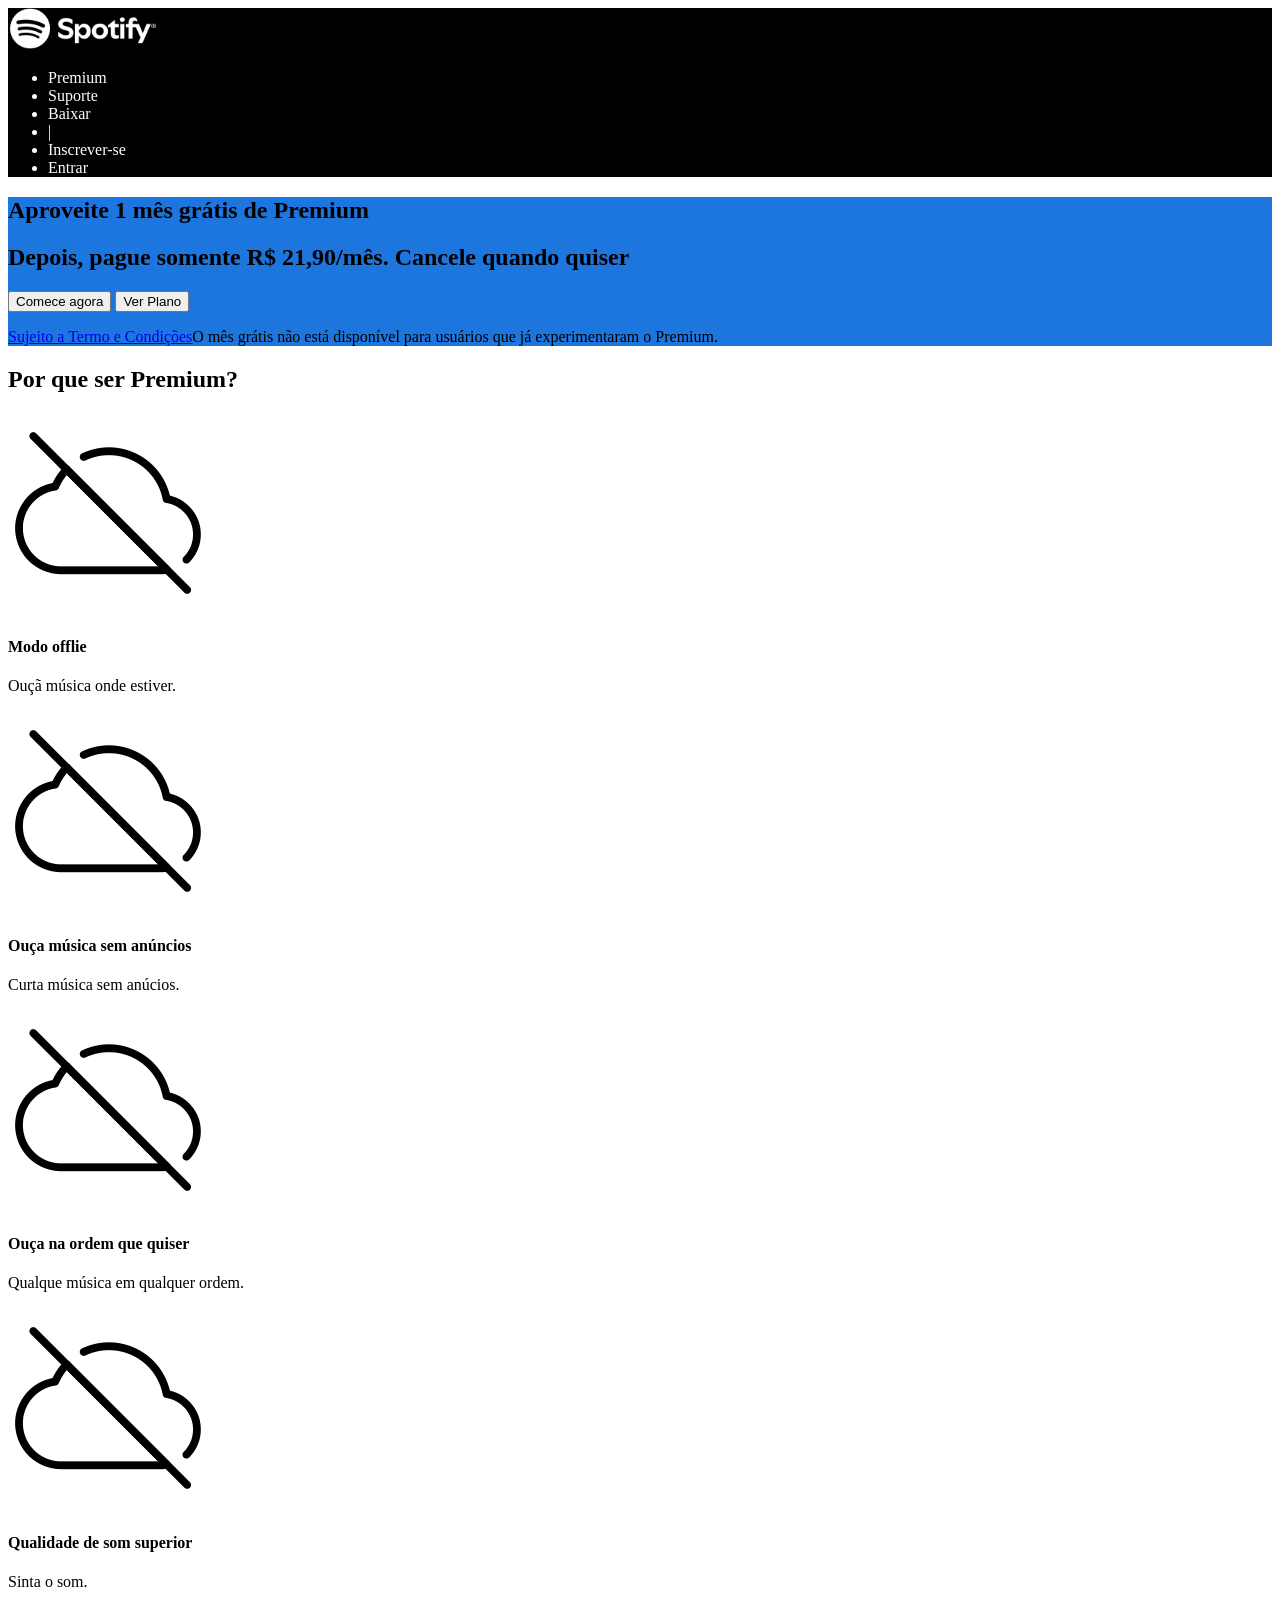
==== 01-spotify-page/index.html @ 108737cf "Cria section Por que ser Premium" ====
<!DOCTYPE html>
<html lang="pt-br">

<head>
    <meta charset="UTF-8">
    <meta name="viewport" content="width=device-width, initial-scale=1.0">
    <title>Spotify Premium</title>
</head>

<body>
    <div style="background-color: #000;">
        <img width="150px" src="img/logo-spotify.png" alt="Logo Spotify">
        <ul style="color: #fff;">
            <li>Premium</li>
            <li>Suporte</li>
            <li>Baixar</li>
            <li>|</li>
            <li>Inscrever-se</li>
            <li>Entrar</li>
        </ul>
    </div>

    <section style="background-color: rgb(29, 117, 222);">
        <h1>Aproveite 1 mês grátis de Premium</h1>
        <h2>Depois, pague somente R$ 21,90/mês. Cancele quando quiser</h2>
        <button>Comece agora</button>
        <button>Ver Plano</button>
        <p><a href="#">Sujeito a Termo e Condições</a>O mês grátis não está disponível para usuários que já experimentaram o Premium.</p>
    </section>

    <section>
        <h2>Por que ser Premium?</h2>
        <div>
            <img src="img/offline.png" alt="Modo offline">
            <h4>Modo offlie</h4>
            <p>Ouçã música onde estiver.</p>
        </div>

        <div>
            <img src="img/offline.png" alt="Música sem anúcios">
            <h4>Ouça música sem anúncios</h4>
            <p>Curta música sem anúcios.</p>
        </div>

        <div>
            <img src="img/offline.png" alt="Qualque música em qualquer ordem">
            <h4>Ouça na ordem que quiser</h4>
            <p>Qualque música em qualquer ordem.</p>
        </div>

        <div>
            <img src="img/offline.png" alt="Qualidade de som">
            <h4>Qualidade de som superior</h4>
            <p>Sinta o som.</p>
        </div>
    </section>
</body>
</html>
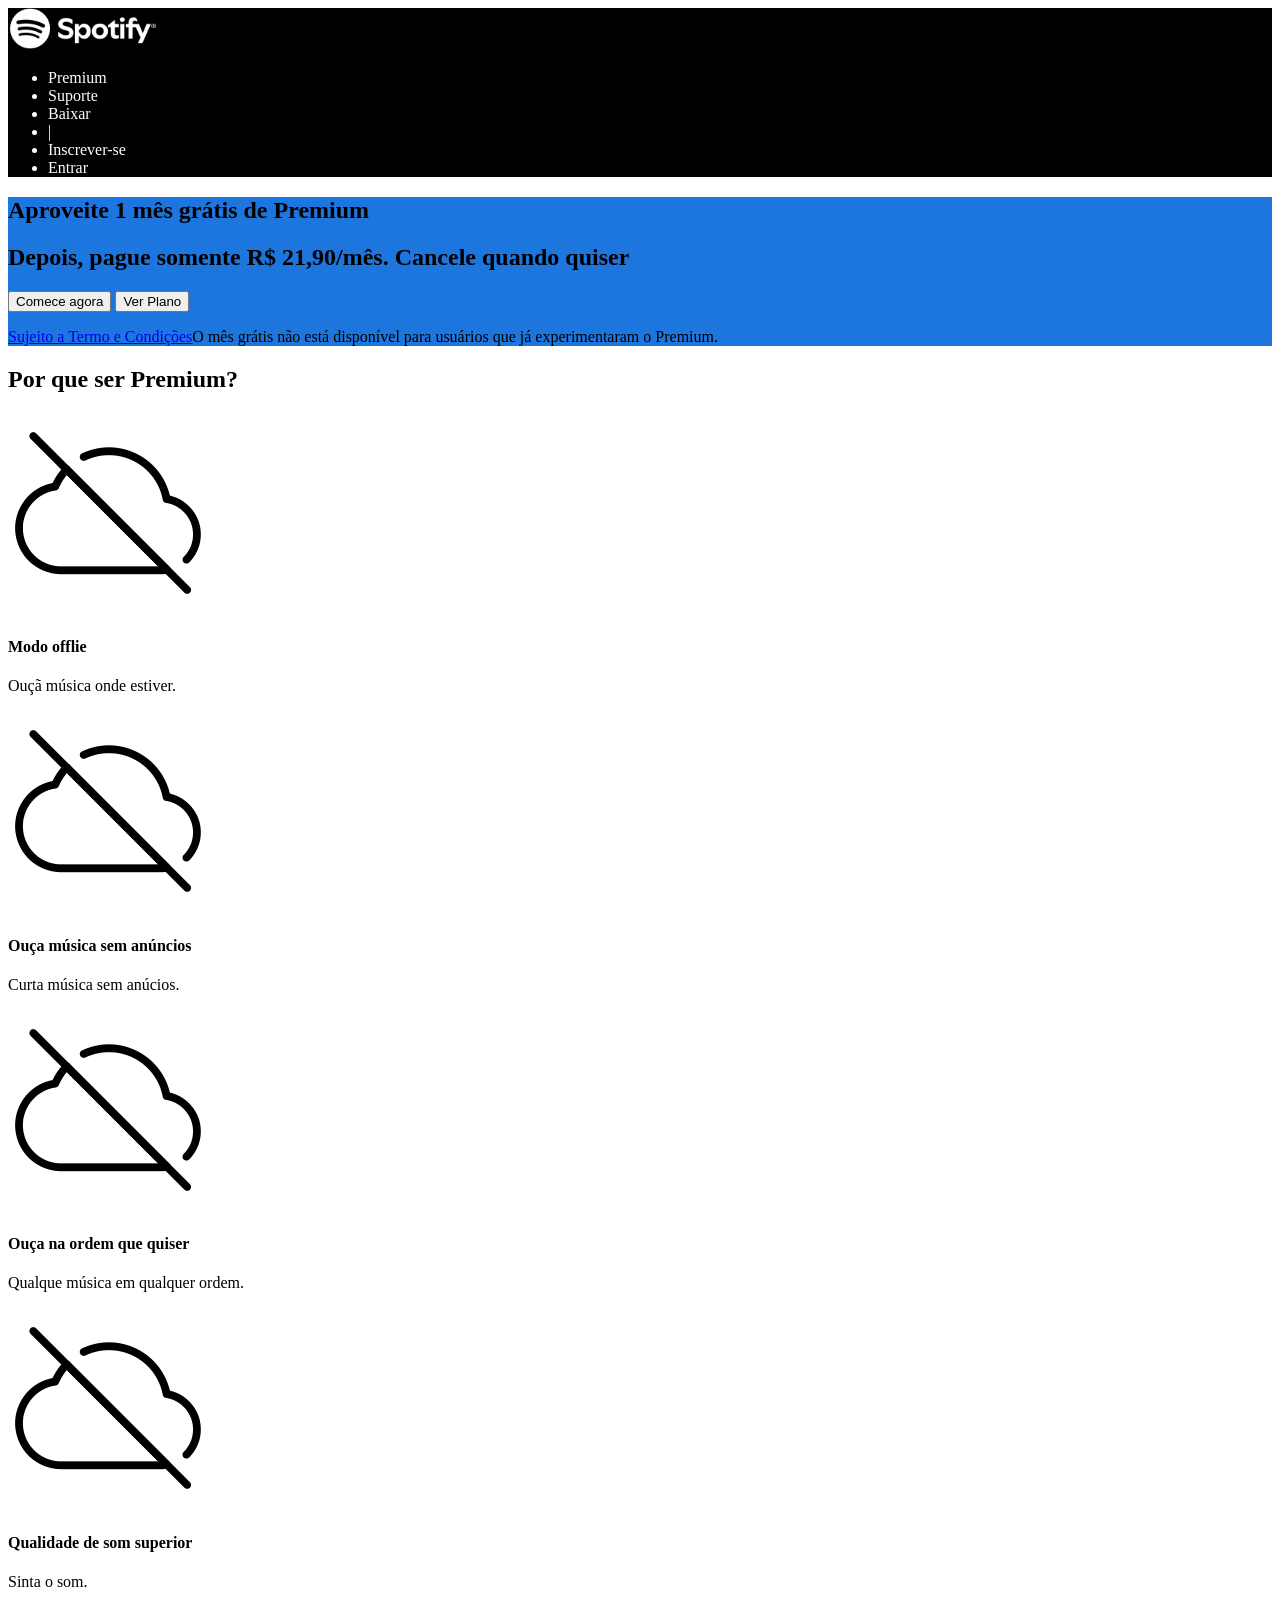
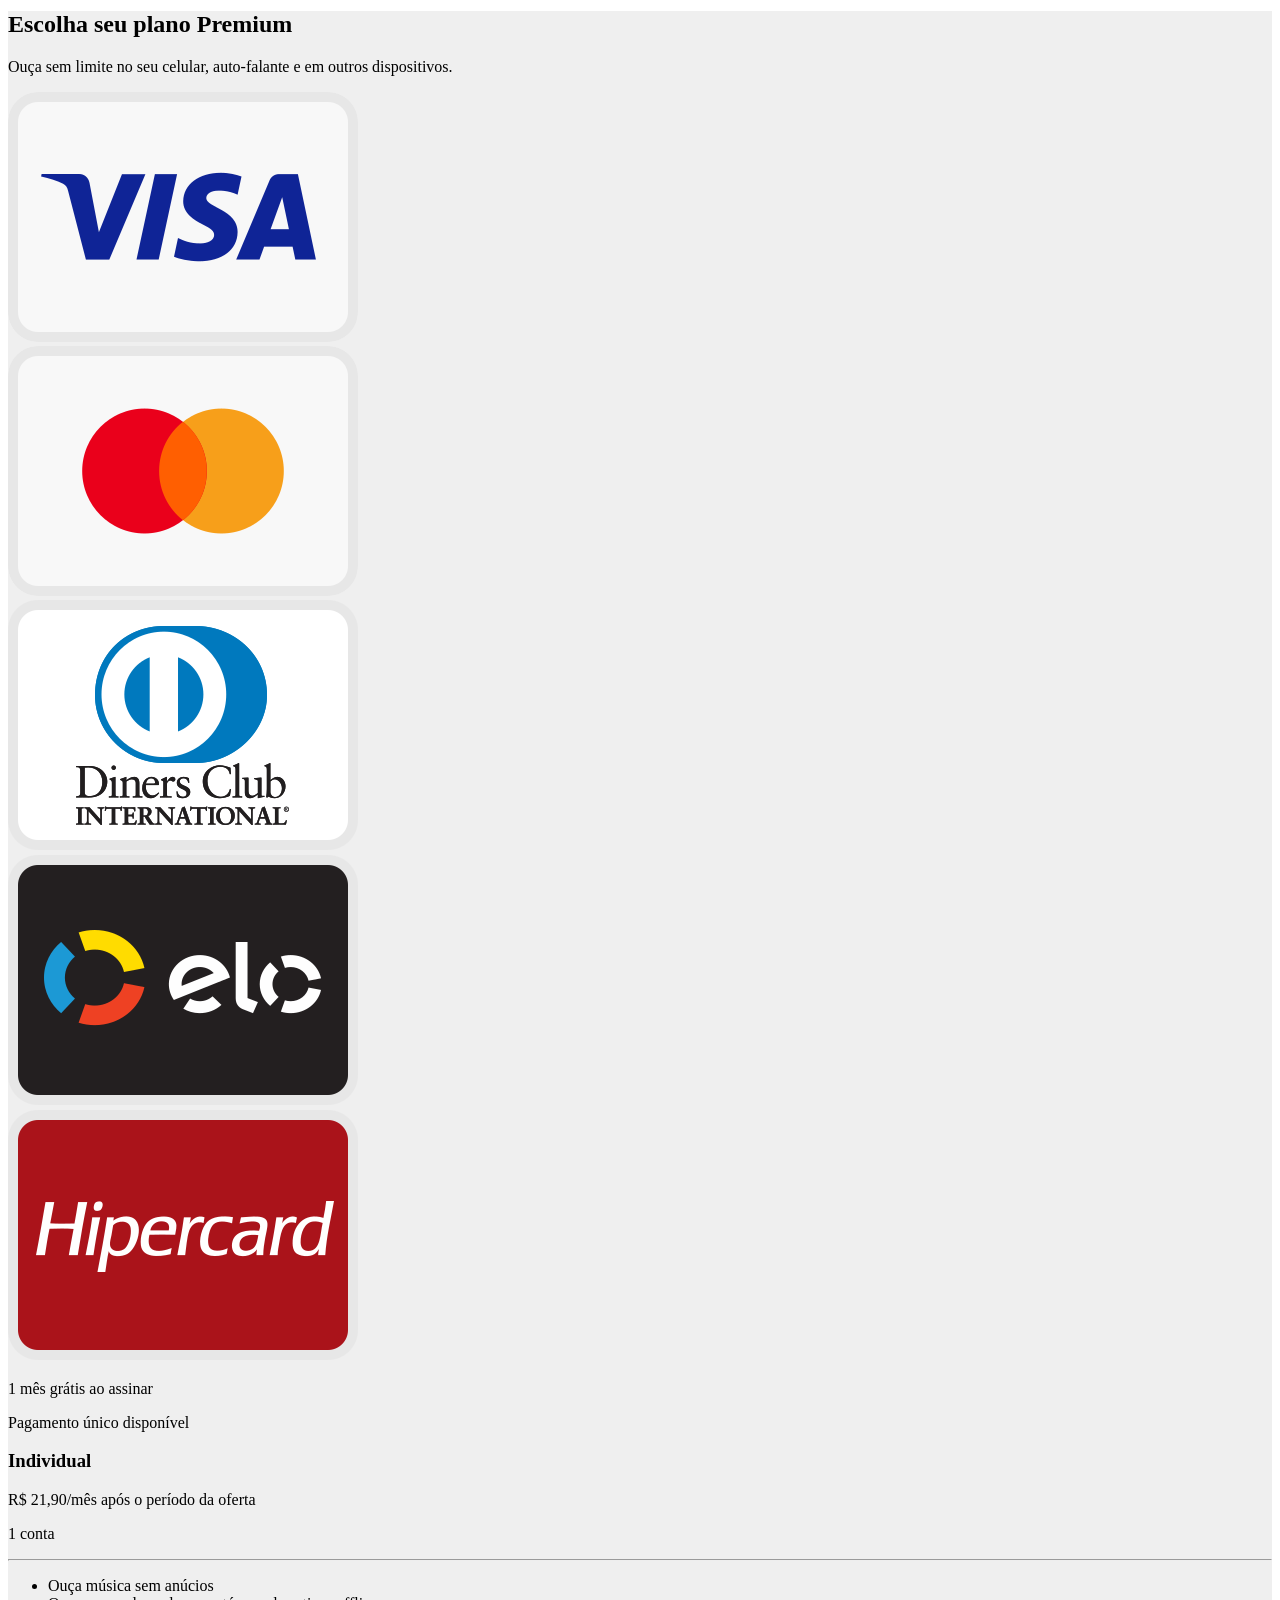
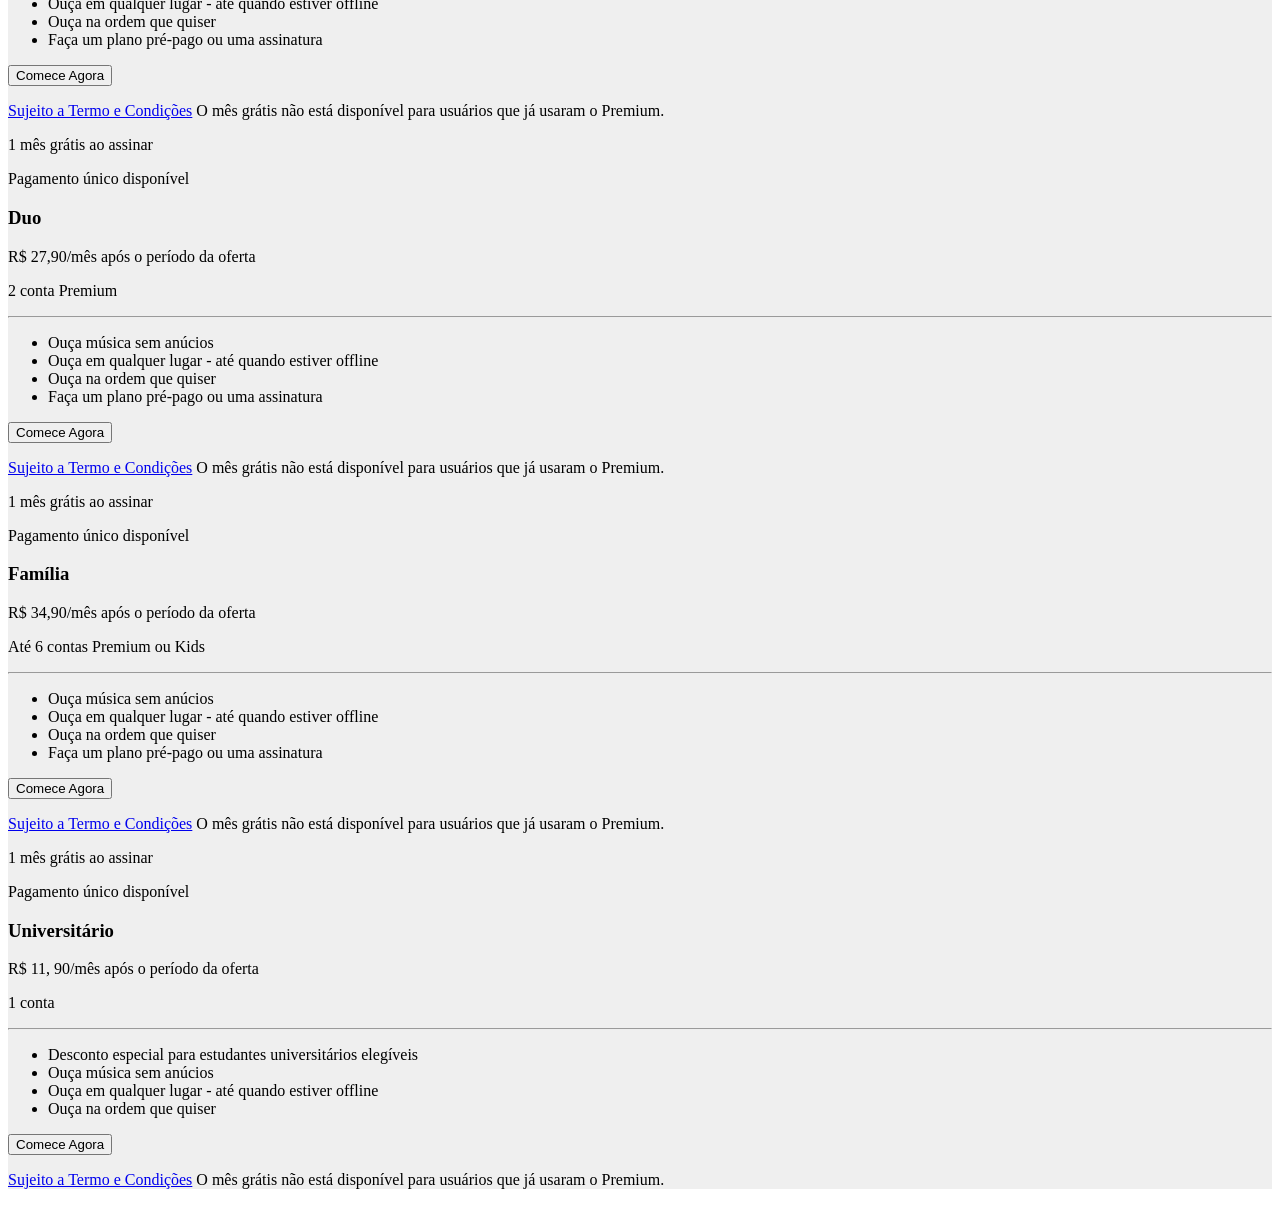
==== commit ec08611a: "Cria a section Escolha seu plano Premium" ====
--- a/01-spotify-page/index.html
+++ b/01-spotify-page/index.html
@@ -25,7 +25,8 @@
         <h2>Depois, pague somente R$ 21,90/mês. Cancele quando quiser</h2>
         <button>Comece agora</button>
         <button>Ver Plano</button>
-        <p><a href="#">Sujeito a Termo e Condições</a>O mês grátis não está disponível para usuários que já experimentaram o Premium.</p>
+        <p><a href="#">Sujeito a Termo e Condições</a>O mês grátis não está disponível para usuários que já
+            experimentaram o Premium.</p>
     </section>
 
     <section>
@@ -54,5 +55,104 @@
             <p>Sinta o som.</p>
         </div>
     </section>
+
+    <section style="background-color: #efefef;">
+        <h2>Escolha seu plano Premium</h2>
+        <p>Ouça sem limite no seu celular, auto-falante e em outros dispositivos.</p>
+        <div>
+            <div>
+                <img src="img/visa.png" alt="">
+            </div>
+            <div>
+                <img src="img/mastercard.png" alt="">
+            </div>
+            <div>
+                <img src="img/diners.png" alt="">
+            </div>
+            <div>
+                <img src="img/elo.png" alt="">
+            </div>
+            <div>
+                <img src="img/hiper.png" alt="">
+            </div>
+        </div>
+
+        <section>
+            <div>
+                <p>1 mês grátis ao assinar</p>
+                <p>Pagamento único disponível</p>
+                <h3>Individual</h3>
+                <p>R$ 21,90/mês após o período da oferta</p>
+                <p>1 conta</p>
+                <hr>
+                <ul>
+                    <li>Ouça música sem anúcios</li>
+                    <li>Ouça em qualquer lugar - até quando estiver offline</li>
+                    <li>Ouça na ordem que quiser</li>
+                    <li>Faça um plano pré-pago ou uma assinatura</li>
+                </ul>
+                <button>Comece Agora</button>
+                <p><a href="#">Sujeito a Termo e Condições</a> O mês grátis não está disponível para usuários que já
+                    usaram o Premium.</p>
+            </div>
+
+            <div>
+                <p>1 mês grátis ao assinar</p>
+                <p>Pagamento único disponível</p>
+                <h3>Duo</h3>
+                <p>R$ 27,90/mês após o período da oferta</p>
+                <p>2 conta Premium</p>
+                <hr>
+                <ul>
+                    <li>Ouça música sem anúcios</li>
+                    <li>Ouça em qualquer lugar - até quando estiver offline</li>
+                    <li>Ouça na ordem que quiser</li>
+                    <li>Faça um plano pré-pago ou uma assinatura</li>
+                </ul>
+                <button>Comece Agora</button>
+                <p><a href="#">Sujeito a Termo e Condições</a> O mês grátis não está disponível para usuários que já
+                    usaram o Premium.</p>
+            </div>
+
+            <div>
+                <p>1 mês grátis ao assinar</p>
+                <p>Pagamento único disponível</p>
+                <h3>Família</h3>
+                <p>R$ 34,90/mês após o período da oferta</p>
+                <p>Até 6 contas Premium ou Kids</p>
+                <hr>
+                <ul>
+                    <li>Ouça música sem anúcios</li>
+                    <li>Ouça em qualquer lugar - até quando estiver offline</li>
+                    <li>Ouça na ordem que quiser</li>
+                    <li>Faça um plano pré-pago ou uma assinatura</li>
+                </ul>
+                <button>Comece Agora</button>
+                <p><a href="#">Sujeito a Termo e Condições</a> O mês grátis não está disponível para usuários que já
+                    usaram o Premium.</p>
+            </div>
+
+            <div>
+                <p>1 mês grátis ao assinar</p>
+                <p>Pagamento único disponível</p>
+                <h3>Universitário</h3>
+                <p>R$ 11, 90/mês após o período da oferta</p>
+                <p>1 conta</p>
+                <hr>
+                <ul>
+                    <li>Desconto especial para estudantes universitários elegíveis</li>
+                    <li>Ouça música sem anúcios</li>
+                    <li>Ouça em qualquer lugar - até quando estiver offline</li>
+                    <li>Ouça na ordem que quiser</li>
+                    
+                </ul>
+                <button>Comece Agora</button>
+                <p><a href="#">Sujeito a Termo e Condições</a> O mês grátis não está disponível para usuários que já
+                    usaram o Premium.</p>
+            </div>
+        </section>
+
+    </section>
 </body>
+
 </html>
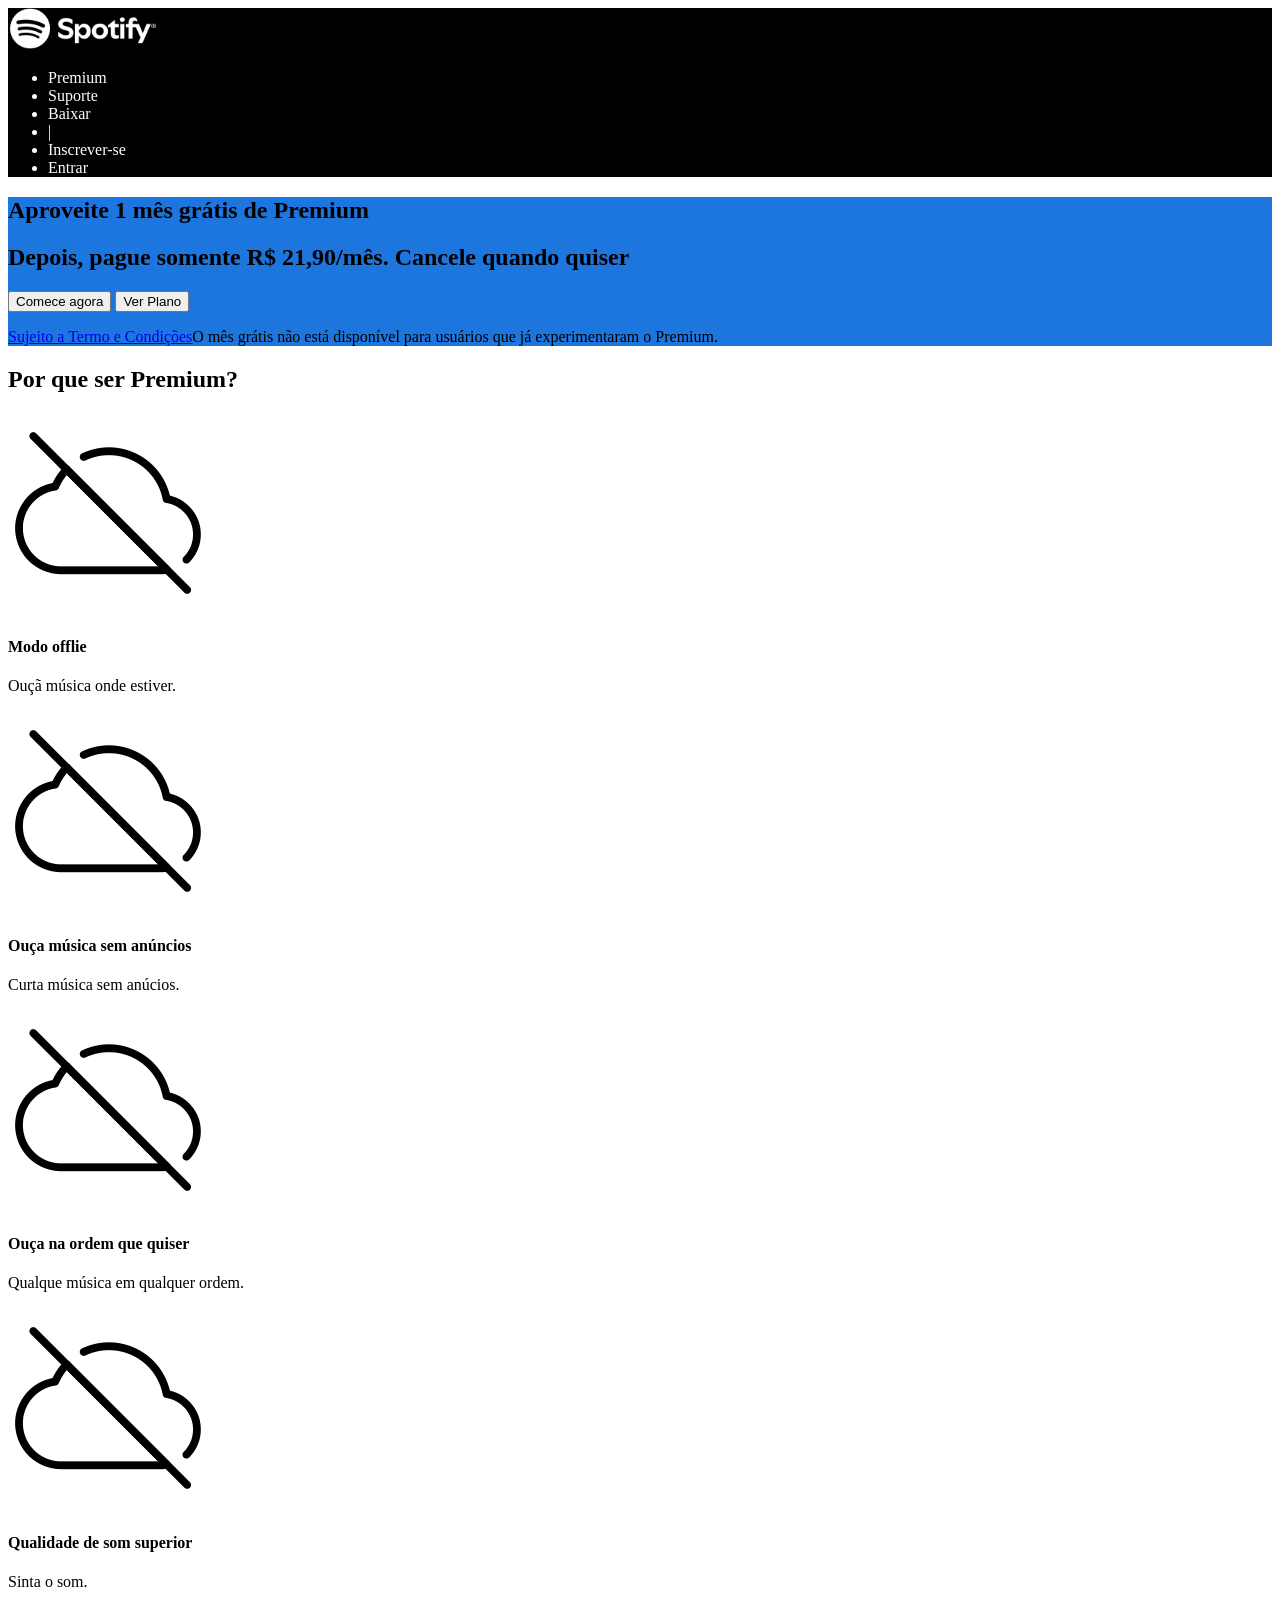
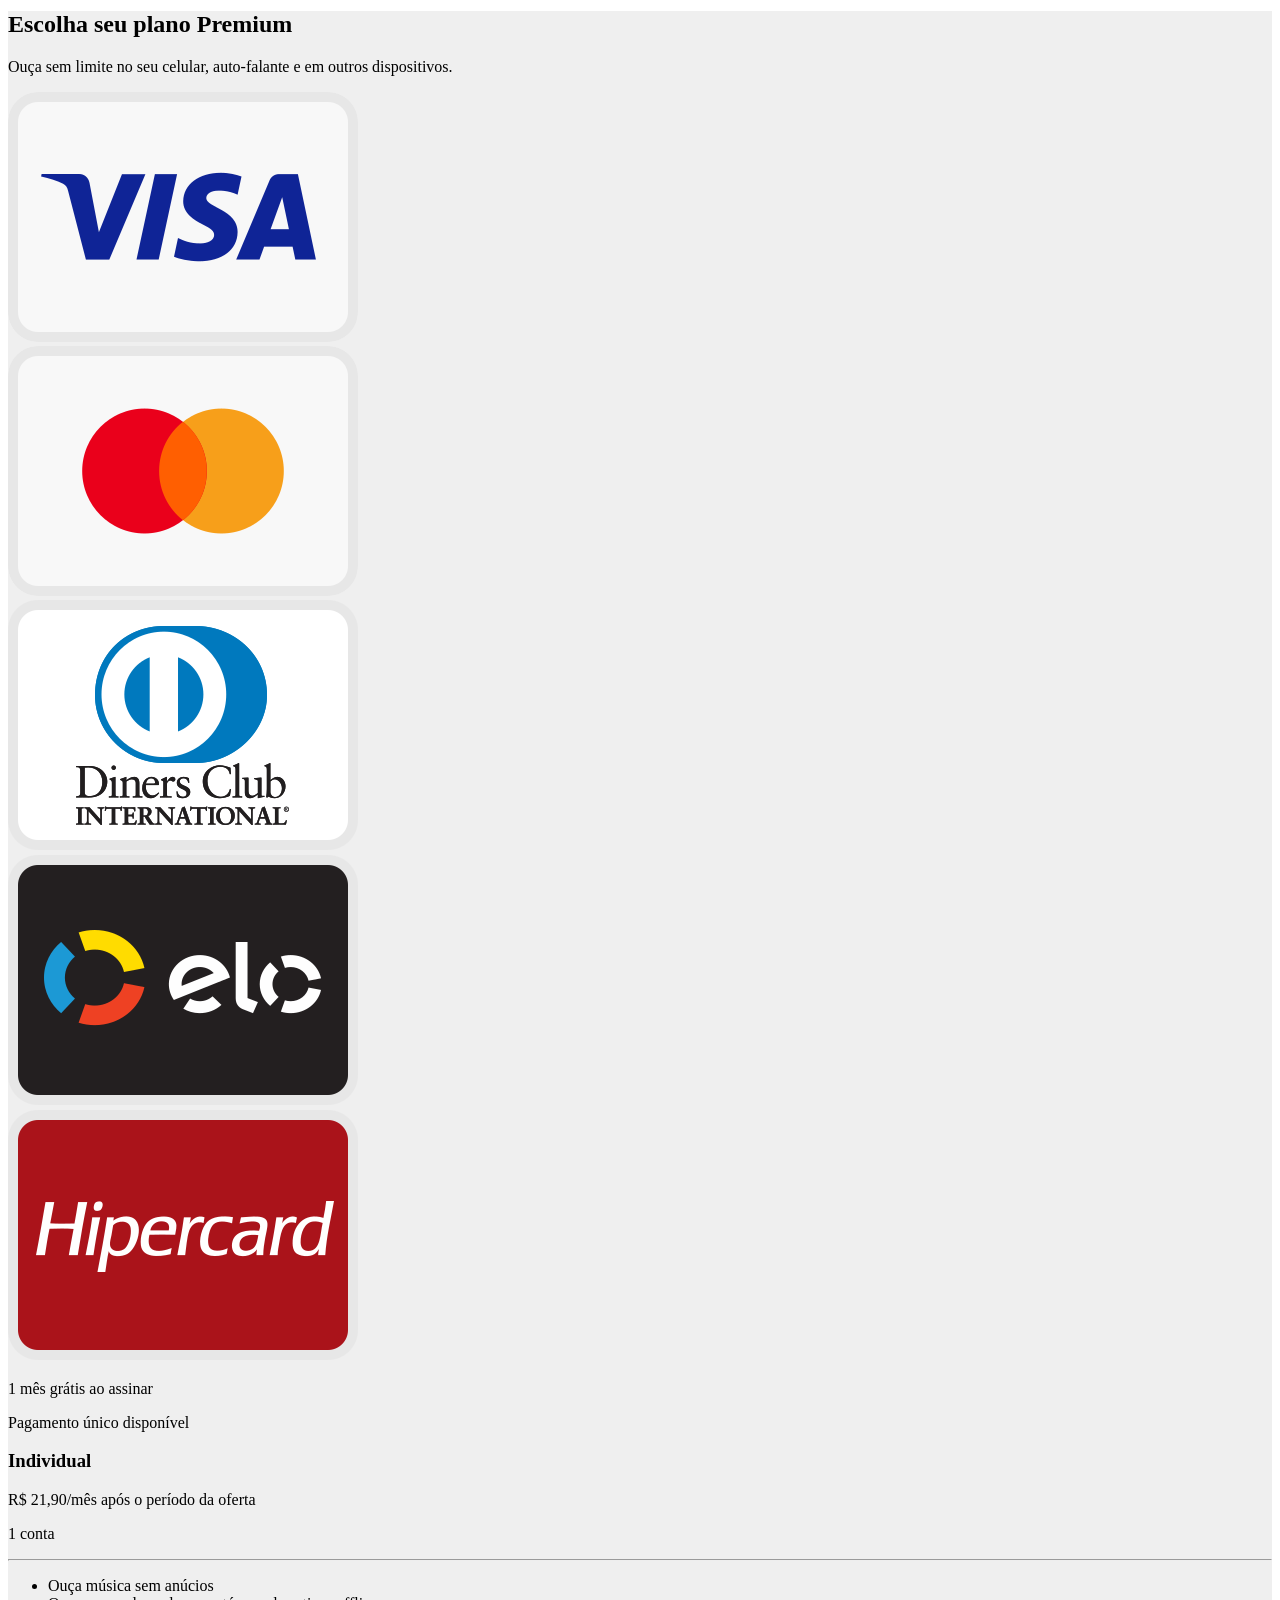
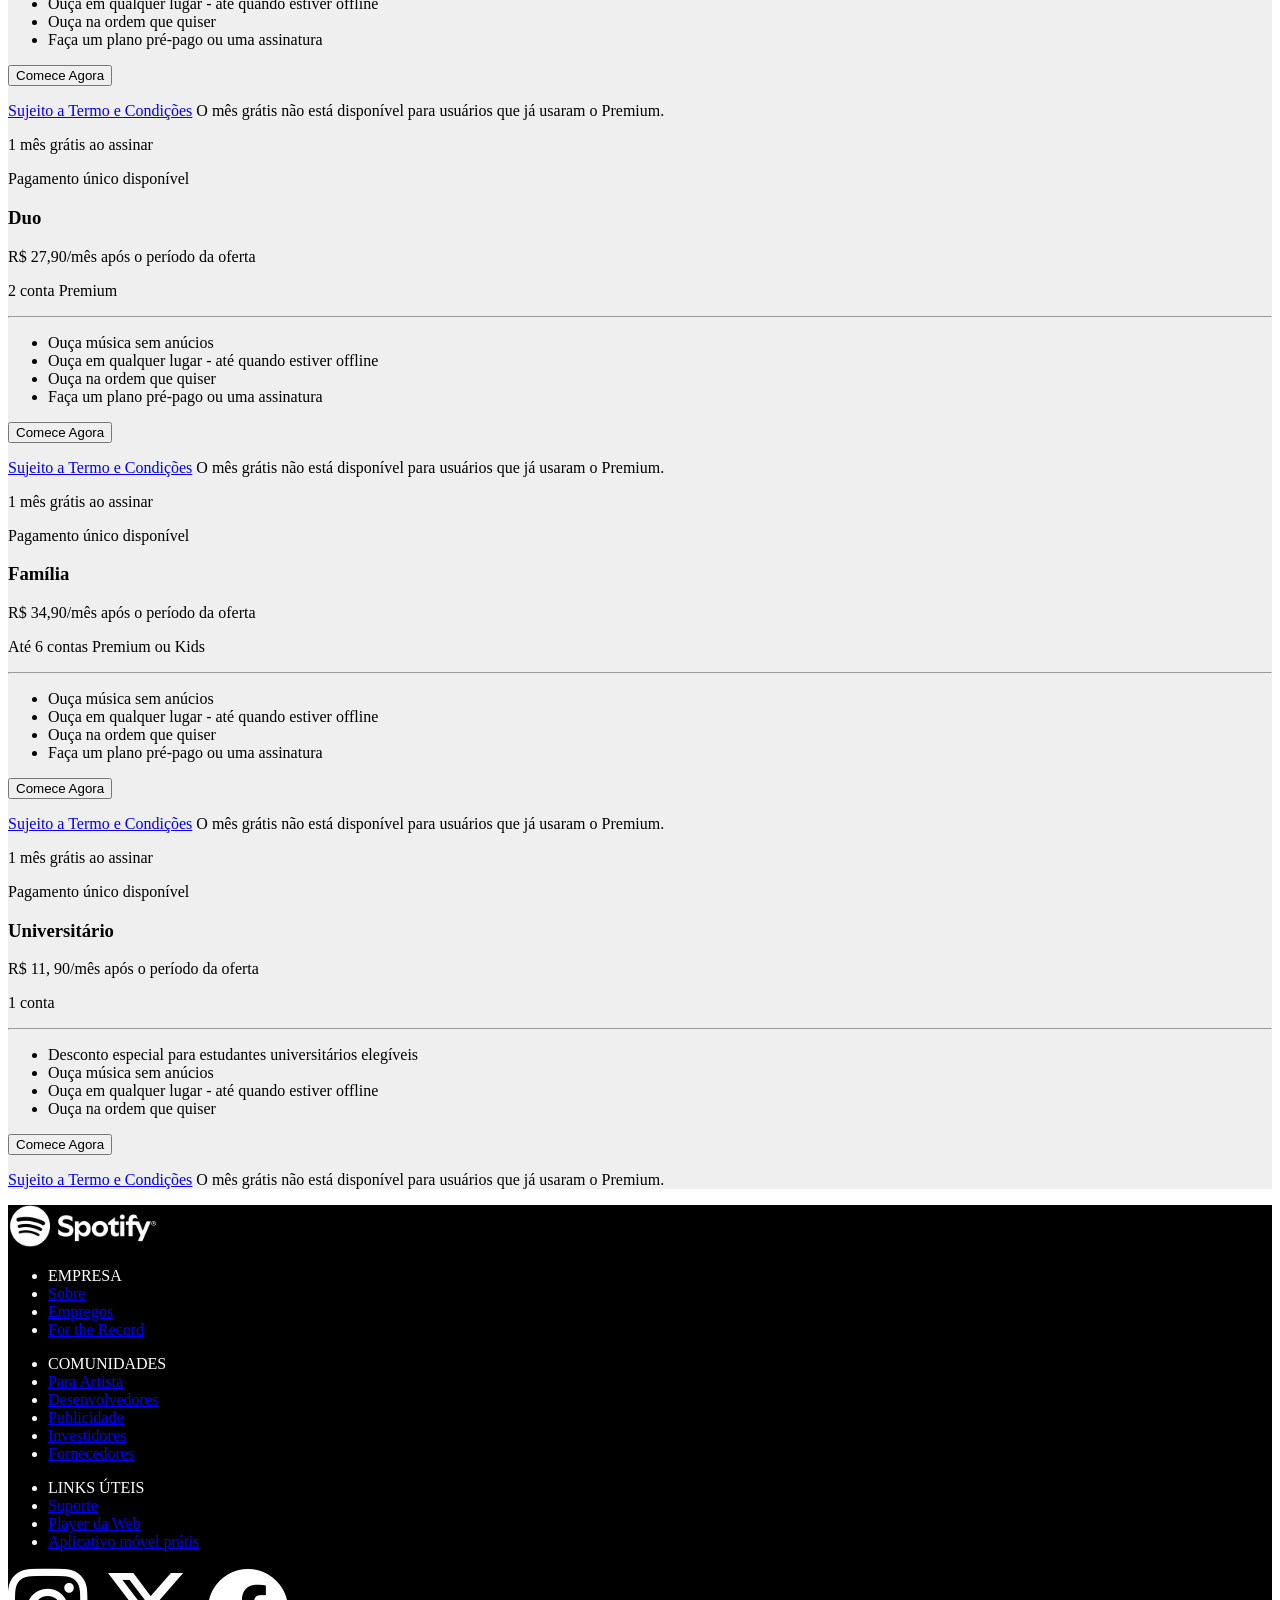
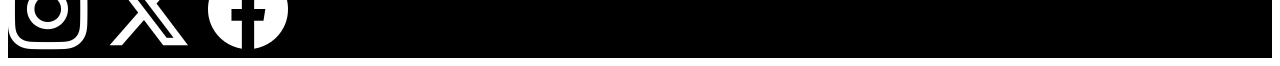
==== commit d511b02b: "Cria o rodapé do spotify" ====
--- a/01-spotify-page/index.html
+++ b/01-spotify-page/index.html
@@ -4,11 +4,12 @@
 <head>
     <meta charset="UTF-8">
     <meta name="viewport" content="width=device-width, initial-scale=1.0">
+    <link rel="stylesheet" href="https://cdn.jsdelivr.net/npm/bootstrap-icons@1.11.3/font/bootstrap-icons.min.css">
     <title>Spotify Premium</title>
 </head>
 
 <body>
-    <div style="background-color: #000;">
+    <header style="background-color: #000;">
         <img width="150px" src="img/logo-spotify.png" alt="Logo Spotify">
         <ul style="color: #fff;">
             <li>Premium</li>
@@ -18,7 +19,7 @@
             <li>Inscrever-se</li>
             <li>Entrar</li>
         </ul>
-    </div>
+    </header>
 
     <section style="background-color: rgb(29, 117, 222);">
         <h1>Aproveite 1 mês grátis de Premium</h1>
@@ -151,8 +152,48 @@
                     usaram o Premium.</p>
             </div>
         </section>
+    </section>
 
-    </section>
+    <footer style="background-color: #000;">
+        <div>
+          <img src="img/logo-spotify.png" alt="" width="150">
+        </div>
+
+        <div>
+            <ul style="color: #fff;">
+                <li>EMPRESA</li>
+                <li><a href="#">Sobre</a></li>
+                <li><a href="#">Empregos</a></li>
+                <li><a href="#">For the Record</a></li>
+            </ul>
+        </div>
+
+        <div>
+            <ul style="color: #fff;">
+                <li>COMUNIDADES</li>
+                <li><a href="#">Para Artista</a></li>
+                <li><a href="#">Desenvolvedores</a></li>
+                <li><a href="#">Publicidade</a></li>
+                <li><a href="#">Investidores</a></li>
+                <li><a href="#">Fornecedores</a></li>
+            </ul>
+        </div>
+
+        <div>
+            <ul style="color: #fff;">
+                <li>LINKS ÚTEIS</li>
+                <li><a href="#">Suporte</a></li>
+                <li><a href="#">Player da Web</a></li>
+                <li><a href="#">Aplicativo móvel prátis</a></li>
+            </ul>
+        </div>
+
+        <div style="color: #fff; font-size: 80px;">
+            <i class="bi bi-instagram"></i>
+            <i class="bi bi-twitter-x"></i>
+            <i class="bi bi-facebook"></i>
+        </div>
+    </footer>
 </body>
 
 </html>
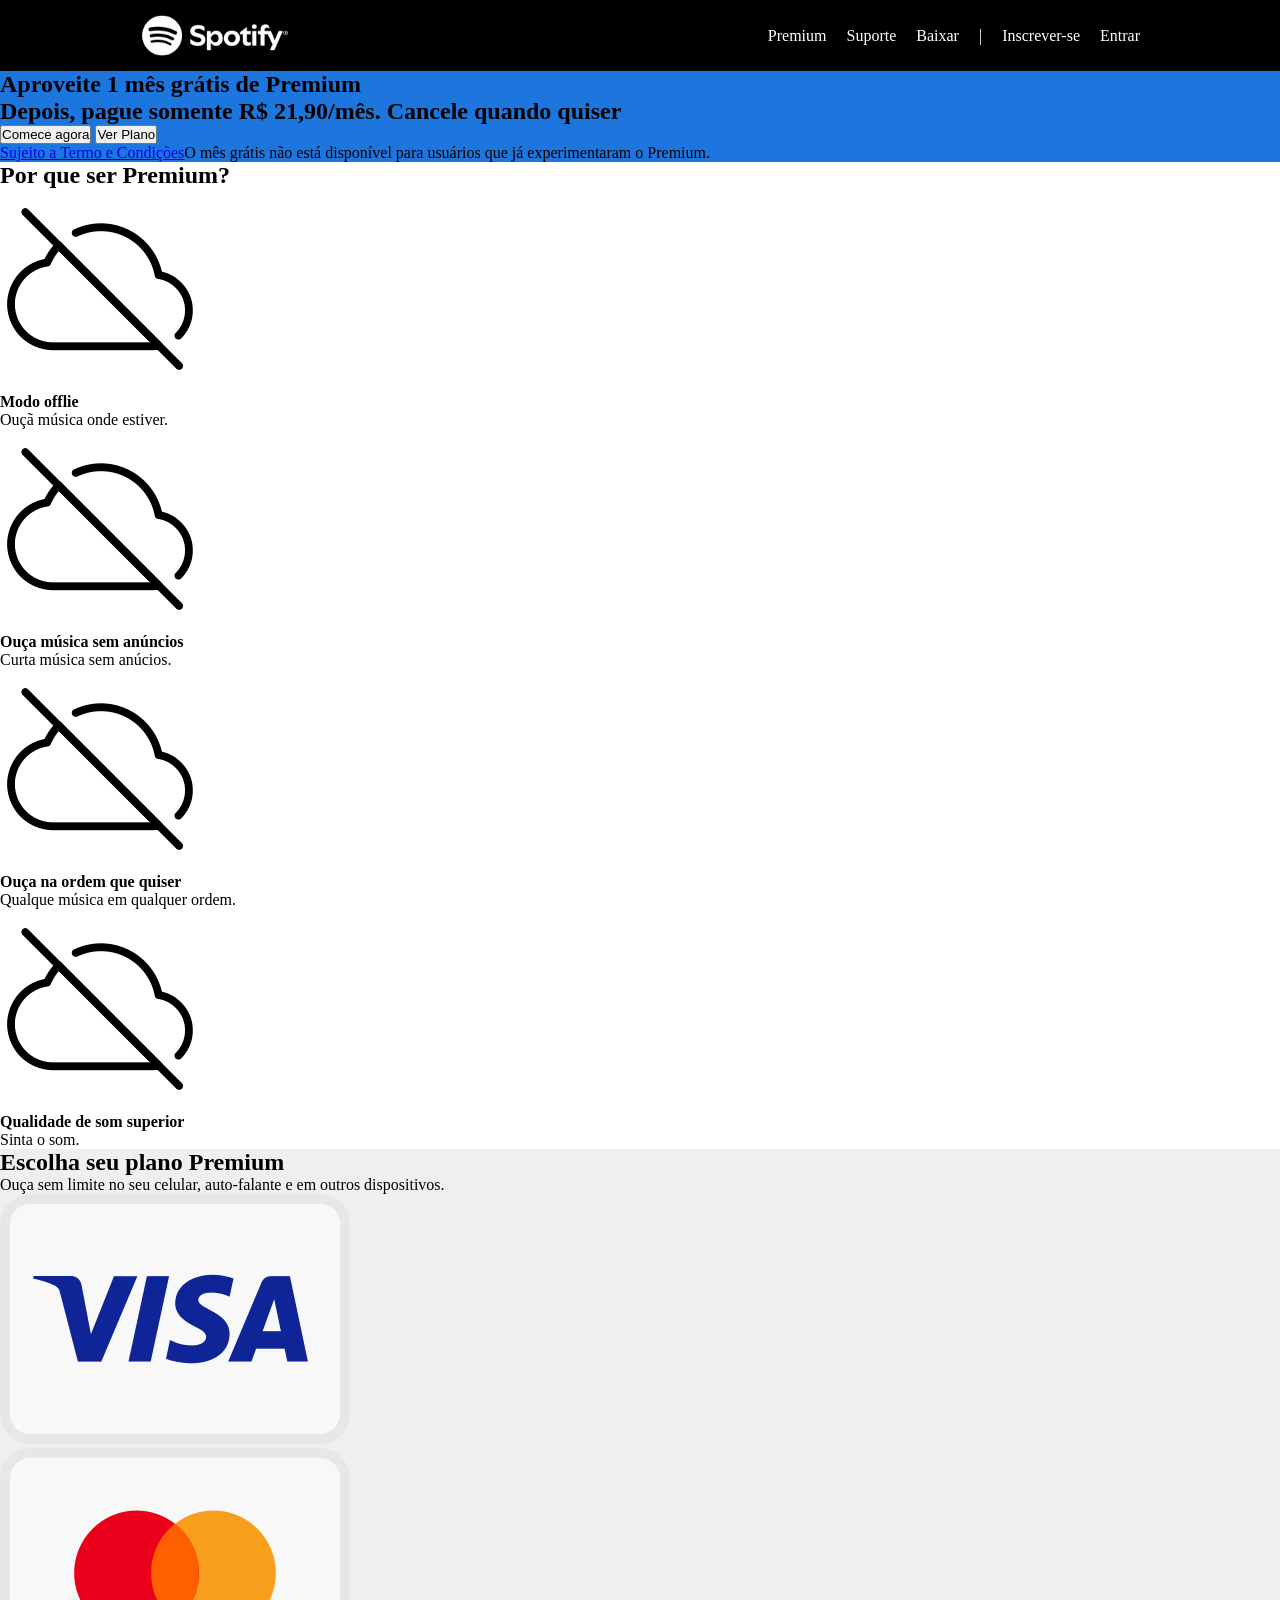
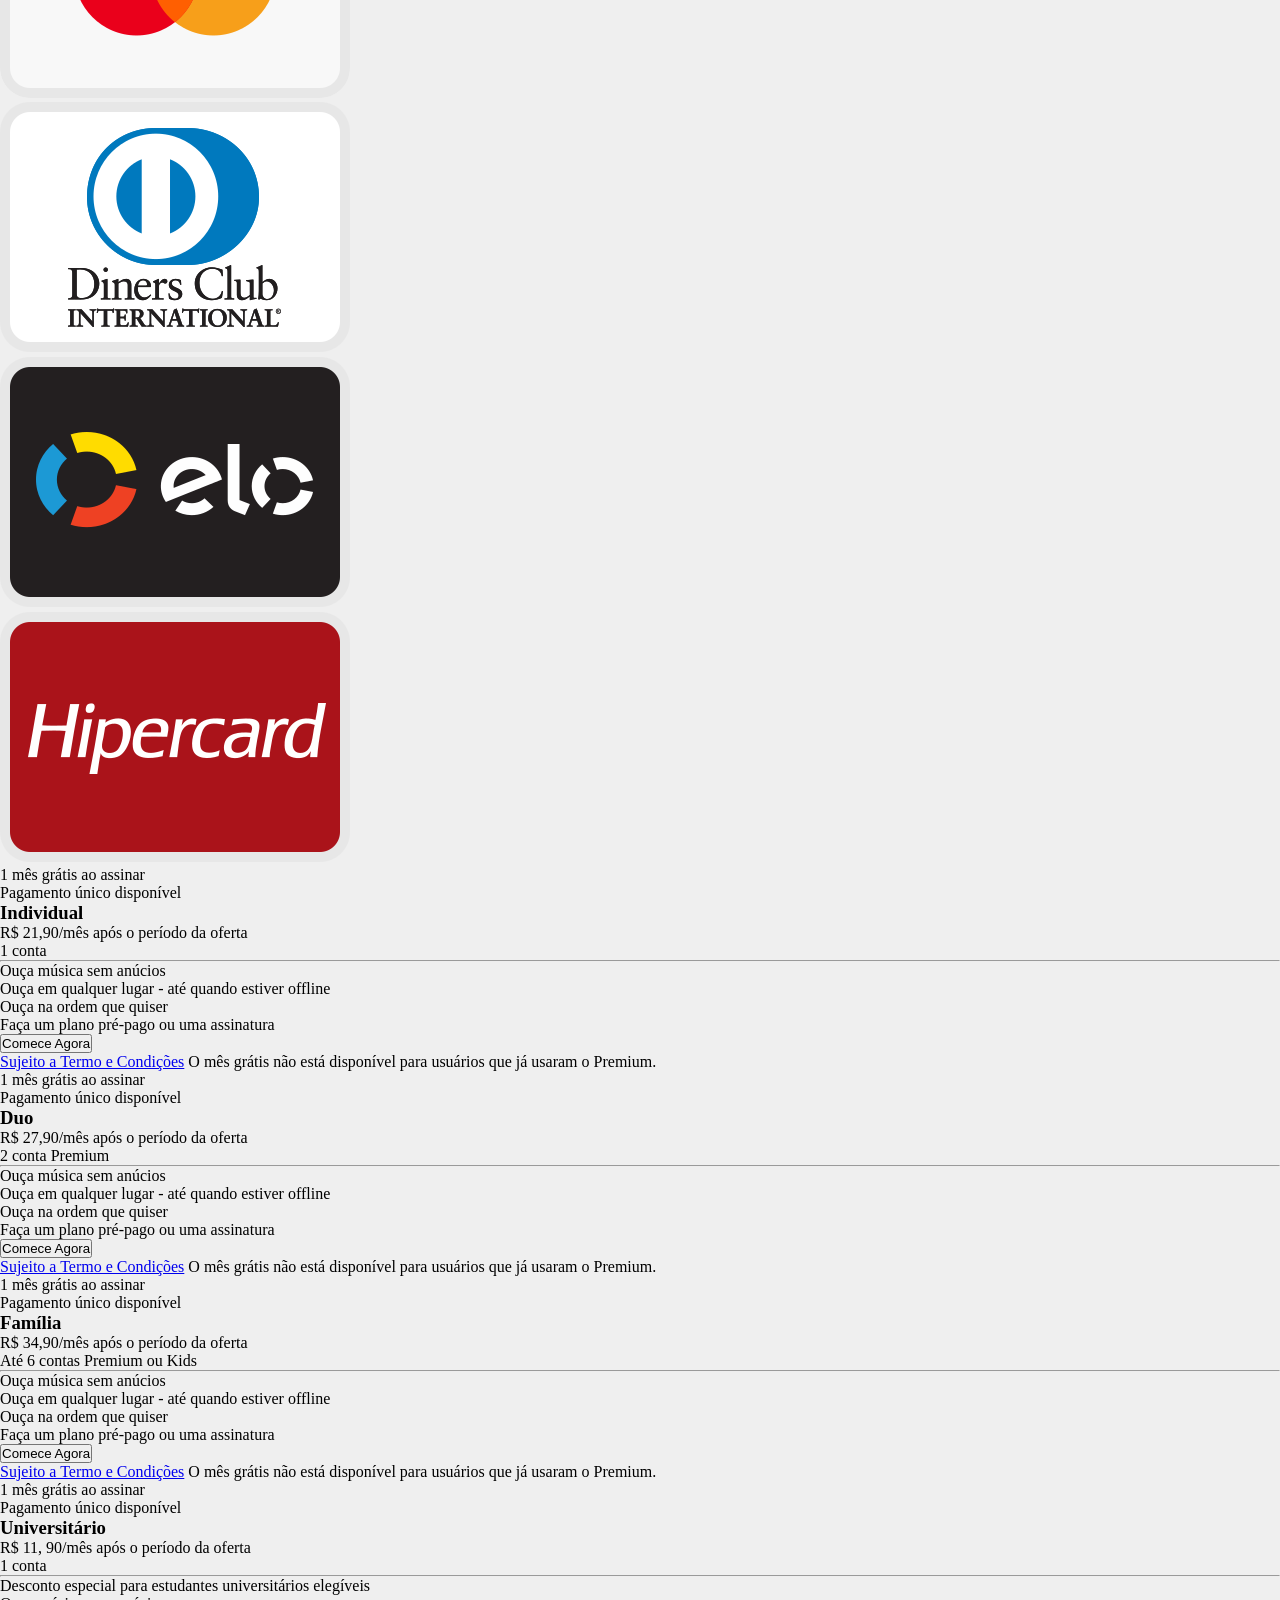
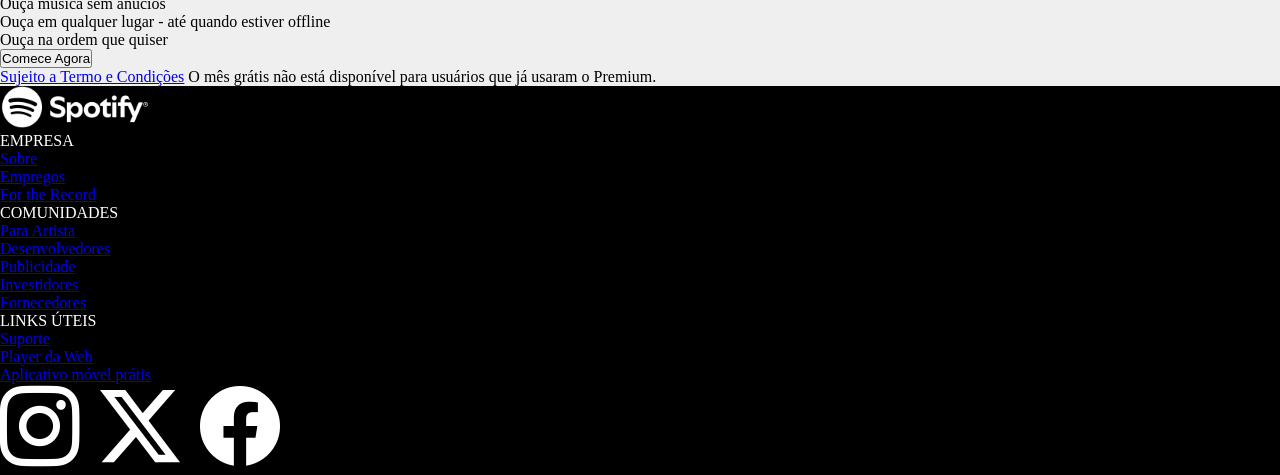
==== commit 366537a1: "Estilização do header" ====
--- a/01-spotify-page/index.html
+++ b/01-spotify-page/index.html
@@ -5,20 +5,27 @@
     <meta charset="UTF-8">
     <meta name="viewport" content="width=device-width, initial-scale=1.0">
     <link rel="stylesheet" href="https://cdn.jsdelivr.net/npm/bootstrap-icons@1.11.3/font/bootstrap-icons.min.css">
+    <link rel="stylesheet" href="style.css">
     <title>Spotify Premium</title>
+    <style>
+
+    </style>
 </head>
 
 <body>
-    <header style="background-color: #000;">
-        <img width="150px" src="img/logo-spotify.png" alt="Logo Spotify">
-        <ul style="color: #fff;">
-            <li>Premium</li>
-            <li>Suporte</li>
-            <li>Baixar</li>
-            <li>|</li>
-            <li>Inscrever-se</li>
-            <li>Entrar</li>
-        </ul>
+    <header>
+        <div>
+            <img class="spotify-logo" src="img/logo-spotify.png" alt="Logo Spotify">
+            <ul class="menu">
+                <li>Premium</li>
+                <li>Suporte</li>
+                <li>Baixar</li>
+                <li>|</li>
+                <li>Inscrever-se</li>
+                <li>Entrar</li>
+            </ul>
+        </div>
+
     </header>
 
     <section style="background-color: rgb(29, 117, 222);">
@@ -145,7 +152,7 @@
                     <li>Ouça música sem anúcios</li>
                     <li>Ouça em qualquer lugar - até quando estiver offline</li>
                     <li>Ouça na ordem que quiser</li>
-                    
+
                 </ul>
                 <button>Comece Agora</button>
                 <p><a href="#">Sujeito a Termo e Condições</a> O mês grátis não está disponível para usuários que já
@@ -156,7 +163,7 @@
 
     <footer style="background-color: #000;">
         <div>
-          <img src="img/logo-spotify.png" alt="" width="150">
+            <img src="img/logo-spotify.png" alt="" width="150">
         </div>
 
         <div>
--- a/01-spotify-page/style.css
+++ b/01-spotify-page/style.css
@@ -0,0 +1,36 @@
+@charset "UTF-8";
+
+* {
+    margin: 0;
+    padding: 0;
+}
+
+header {
+    background-color: #000;
+    padding: 15px;
+
+    
+}
+
+header div {
+    background-color: #000;
+    display: flex;
+    justify-content: space-between;
+    width: 80%;
+    margin: auto;
+}
+
+.spotify-logo {
+    width: 150px;
+}
+
+.menu {
+    color: #fff;
+    list-style-type: none;
+    display: flex;
+    align-items: center;
+}
+
+.menu li {
+    margin-left: 20px;
+}
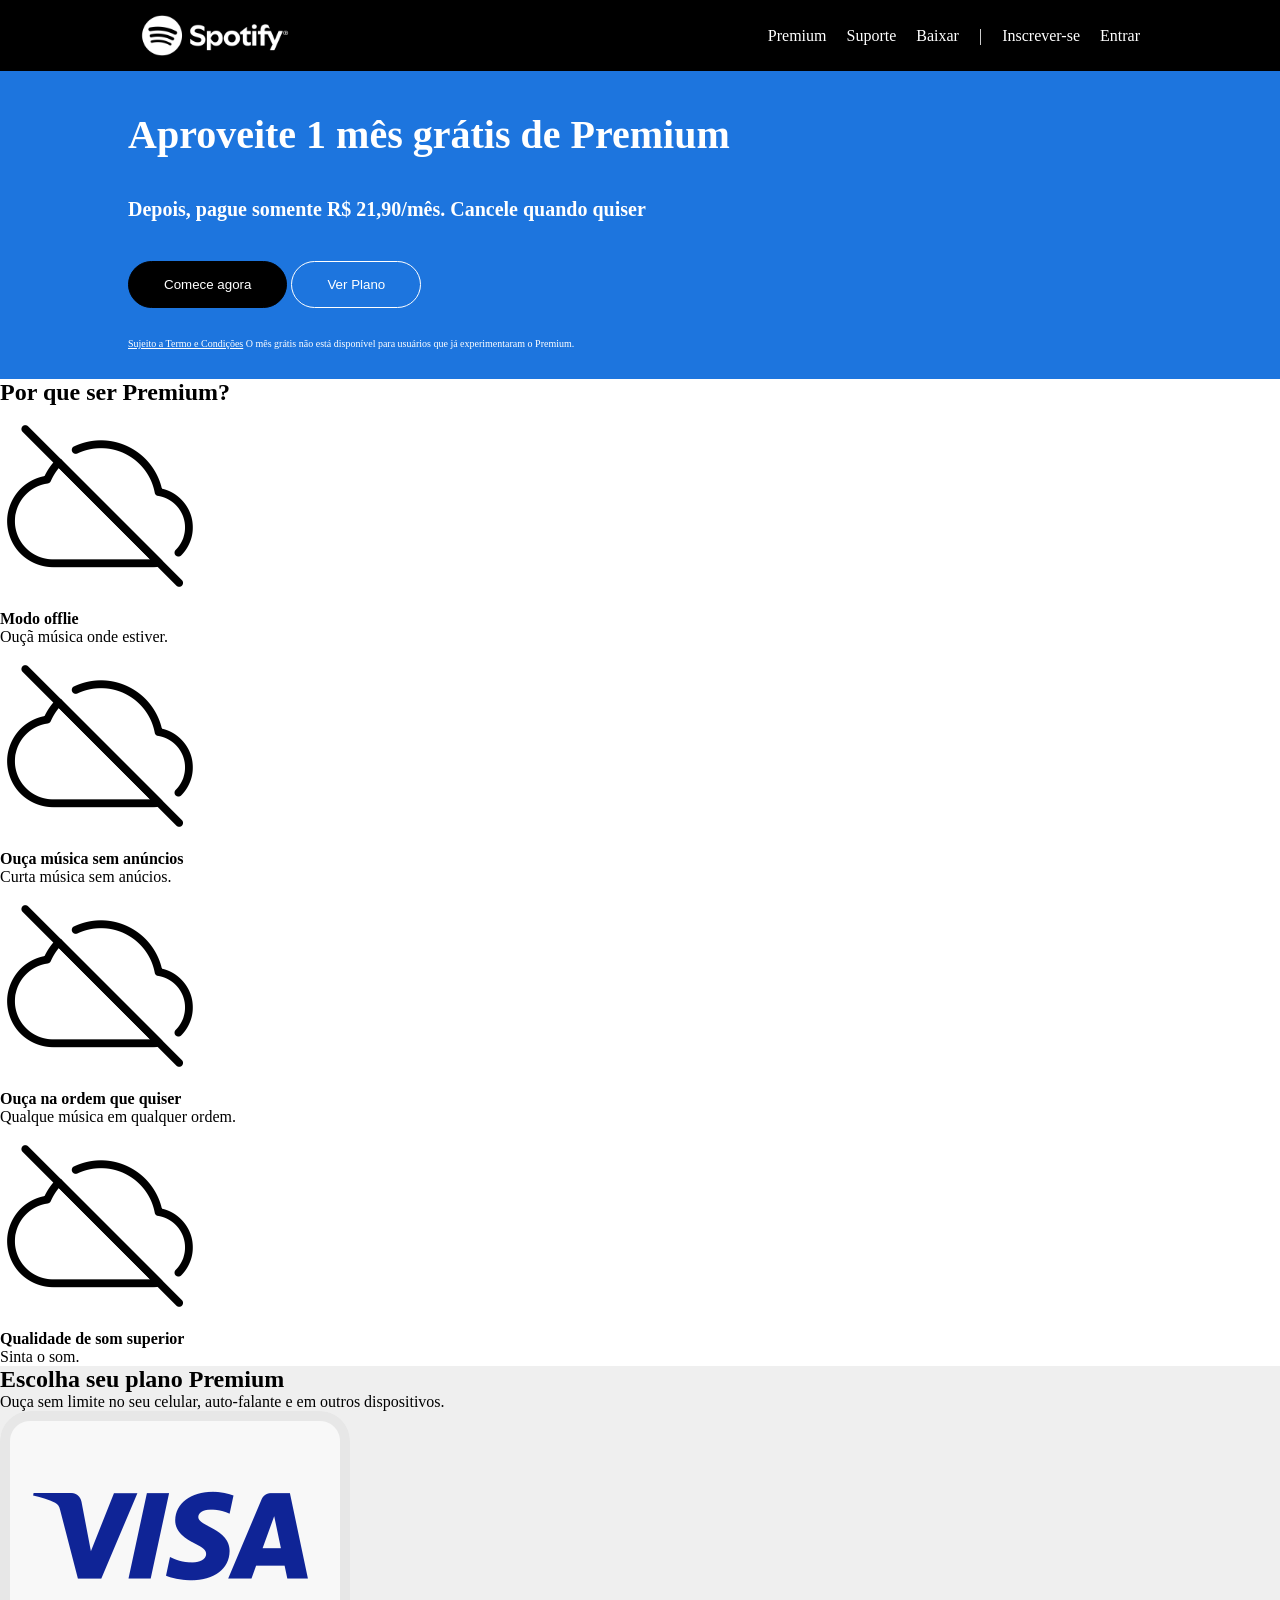
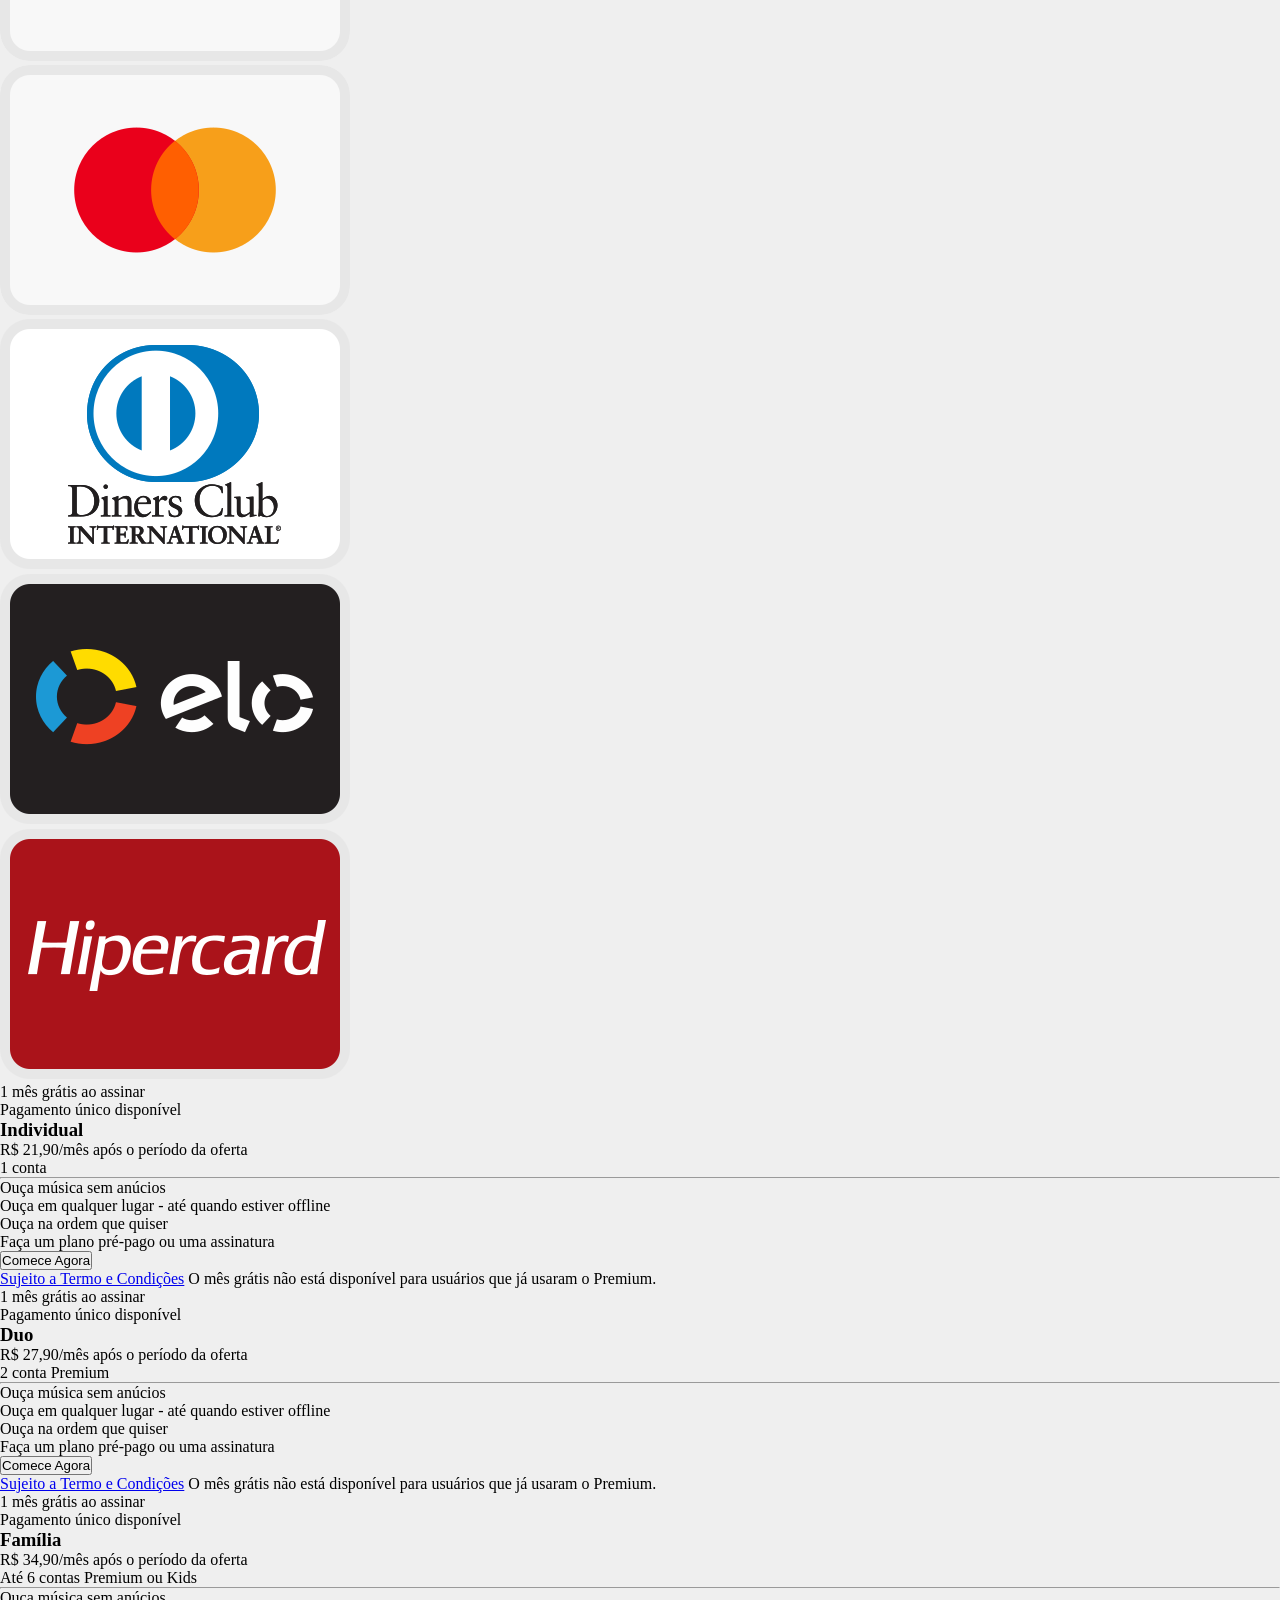
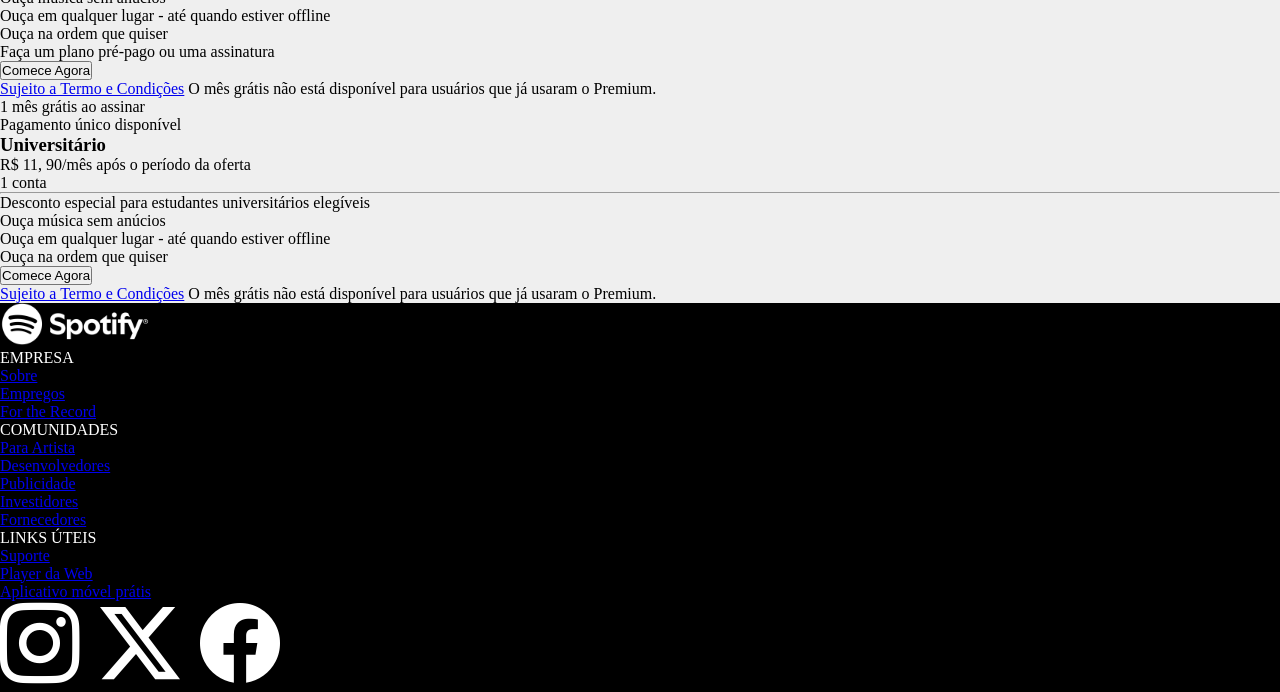
==== commit 647f2ef4: "Estelização da section-premium" ====
--- a/01-spotify-page/index.html
+++ b/01-spotify-page/index.html
@@ -28,13 +28,16 @@
 
     </header>
 
-    <section style="background-color: rgb(29, 117, 222);">
-        <h1>Aproveite 1 mês grátis de Premium</h1>
-        <h2>Depois, pague somente R$ 21,90/mês. Cancele quando quiser</h2>
-        <button>Comece agora</button>
-        <button>Ver Plano</button>
-        <p><a href="#">Sujeito a Termo e Condições</a>O mês grátis não está disponível para usuários que já
-            experimentaram o Premium.</p>
+    <section class="section-premium">
+        <div>
+            <h1>Aproveite 1 mês grátis de Premium</h1>
+            <h2>Depois, pague somente R$ 21,90/mês. Cancele quando quiser</h2>
+            <button id="btn-comece-agora">Comece agora</button>
+            <button id="btn-ver-plano">Ver Plano</button>
+
+            <p><a href="#">Sujeito a Termo e Condições</a> O mês grátis não está disponível para usuários que já
+                experimentaram o Premium.</p>
+        </div>
     </section>
 
     <section>
--- a/01-spotify-page/style.css
+++ b/01-spotify-page/style.css
@@ -33,4 +33,54 @@
 
 .menu li {
     margin-left: 20px;
+}
+
+.section-premium {
+    background-color: rgb(29, 117, 222);
+    color: #fff;
+   
+
+}
+
+.section-premium div {
+    width: 80%;
+    margin: auto;
+}
+
+.section-premium h1 {
+    font-size: 40px;
+    padding: 40px 0;
+}
+
+.section-premium h2 {
+    font-size: 20px;
+    padding-bottom: 40px;
+}
+
+#btn-comece-agora {
+    background-color: #000;
+    color: #fff;
+    padding: 15px 35px;
+    border-radius: 100px;
+    border: 1px solid #000;
+    cursor: pointer;
+}
+
+#btn-ver-plano {
+    background-color: rgb(29, 117, 222);
+    border: 1px solid #fff;
+    color: #fff;
+    padding: 15px 35px;
+    border-radius: 100px;
+    cursor: pointer;
+}
+
+.section-premium p {
+    margin-top: 30px;
+    padding-bottom: 30px;
+    font-size: 10px;
+}
+
+.section-premium a {
+    color: #fff;
 }
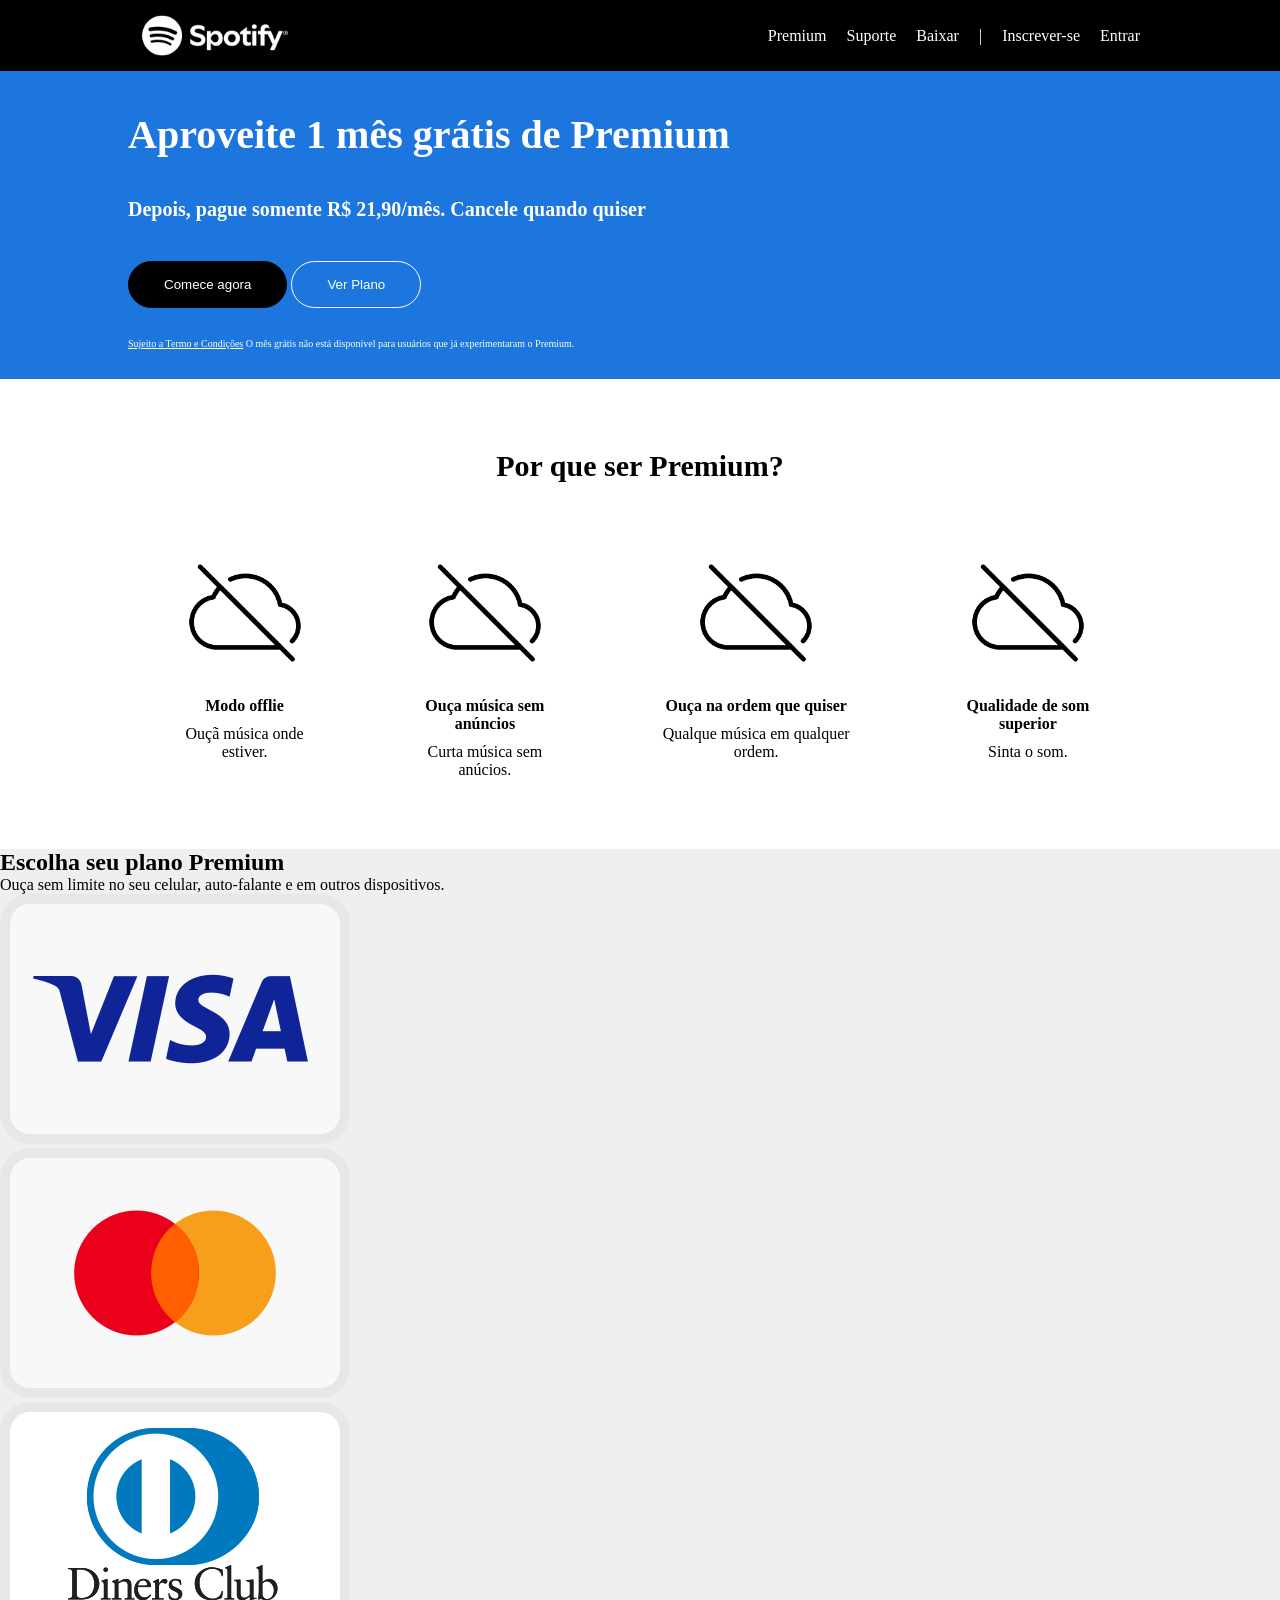
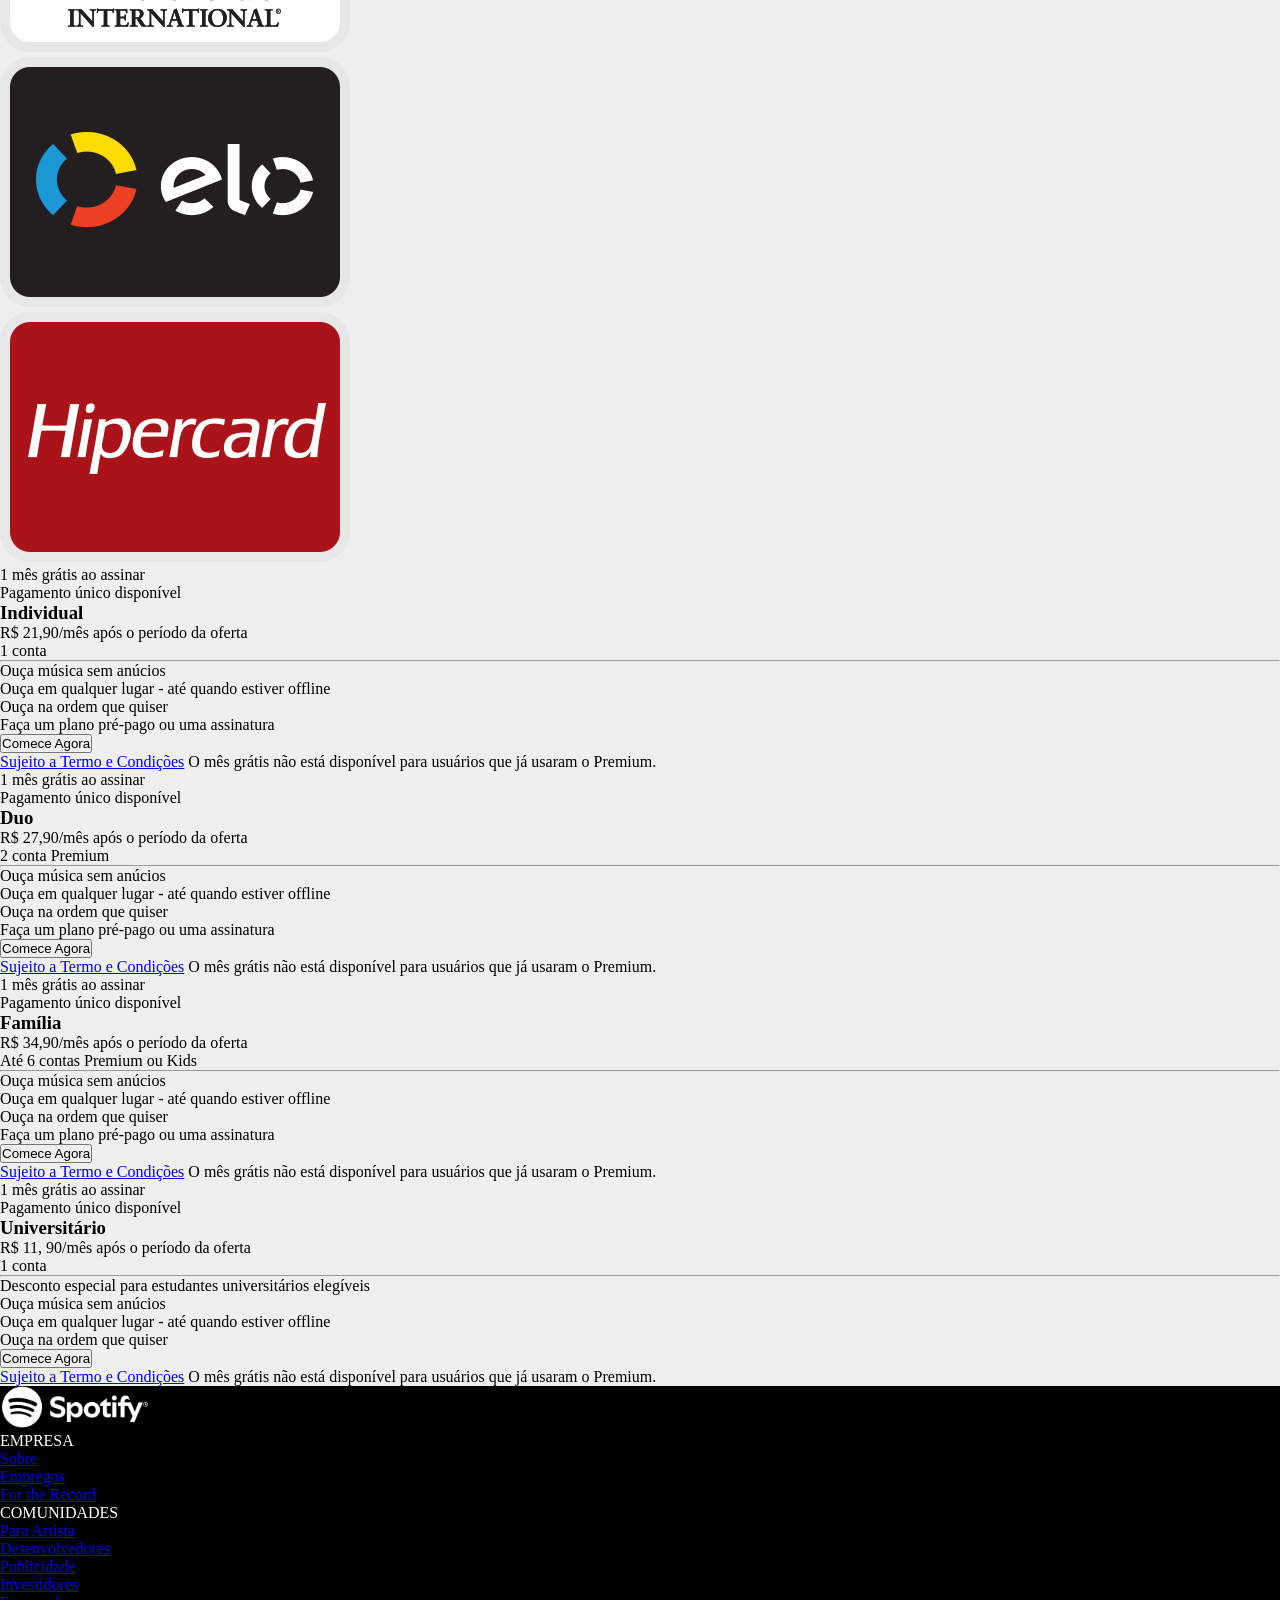
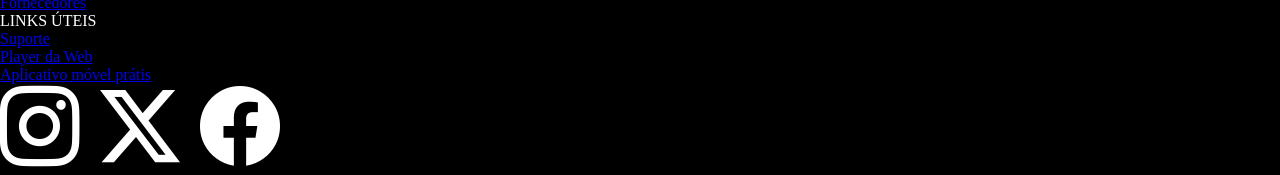
==== commit 096b5f20: "Estilização da section-why-premium" ====
--- a/01-spotify-page/index.html
+++ b/01-spotify-page/index.html
@@ -40,31 +40,32 @@
         </div>
     </section>
 
-    <section>
+    <section class="section-why-premium">
         <h2>Por que ser Premium?</h2>
-        <div>
-            <img src="img/offline.png" alt="Modo offline">
-            <h4>Modo offlie</h4>
-            <p>Ouçã música onde estiver.</p>
-        </div>
-
-        <div>
-            <img src="img/offline.png" alt="Música sem anúcios">
-            <h4>Ouça música sem anúncios</h4>
-            <p>Curta música sem anúcios.</p>
-        </div>
-
-        <div>
-            <img src="img/offline.png" alt="Qualque música em qualquer ordem">
-            <h4>Ouça na ordem que quiser</h4>
-            <p>Qualque música em qualquer ordem.</p>
-        </div>
-
-        <div>
-            <img src="img/offline.png" alt="Qualidade de som">
-            <h4>Qualidade de som superior</h4>
-            <p>Sinta o som.</p>
-        </div>
+
+        <div class="premium-items">
+            <div>
+                <img src="img/offline.png" alt="Modo offline">
+                <h4>Modo offlie</h4>
+                <p>Ouçã música onde estiver.</p>
+            </div>
+            <div>
+                <img src="img/offline.png" alt="Música sem anúcios">
+                <h4>Ouça música sem anúncios</h4>
+                <p>Curta música sem anúcios.</p>
+            </div>
+            <div>
+                <img src="img/offline.png" alt="Qualque música em qualquer ordem">
+                <h4>Ouça na ordem que quiser</h4>
+                <p>Qualque música em qualquer ordem.</p>
+            </div>
+            <div>
+                <img src="img/offline.png" alt="Qualidade de som">
+                <h4>Qualidade de som superior</h4>
+                <p>Sinta o som.</p>
+            </div>
+        </div>
+
     </section>
 
     <section style="background-color: #efefef;">
--- a/01-spotify-page/style.css
+++ b/01-spotify-page/style.css
@@ -83,4 +83,35 @@
 
 .section-premium a {
     color: #fff;
-}+}
+
+.section-why-premium {
+    text-align: center;
+    width: 80%;
+    margin: auto;
+}
+
+.section-why-premium h2 {
+    font-size: 30px;
+    padding: 70px 0;
+}
+
+.premium-items {
+    display: flex;
+    flex-direction: row;
+    justify-content: space-evenly;
+}
+
+.premium-items img {
+    width: 120px;
+    padding-bottom: 20px;
+}
+
+.premium-items div {
+    padding: 0 40px 70px 40px;
+}
+
+.premium-items h4 {
+    padding-bottom: 10px;
+}
+
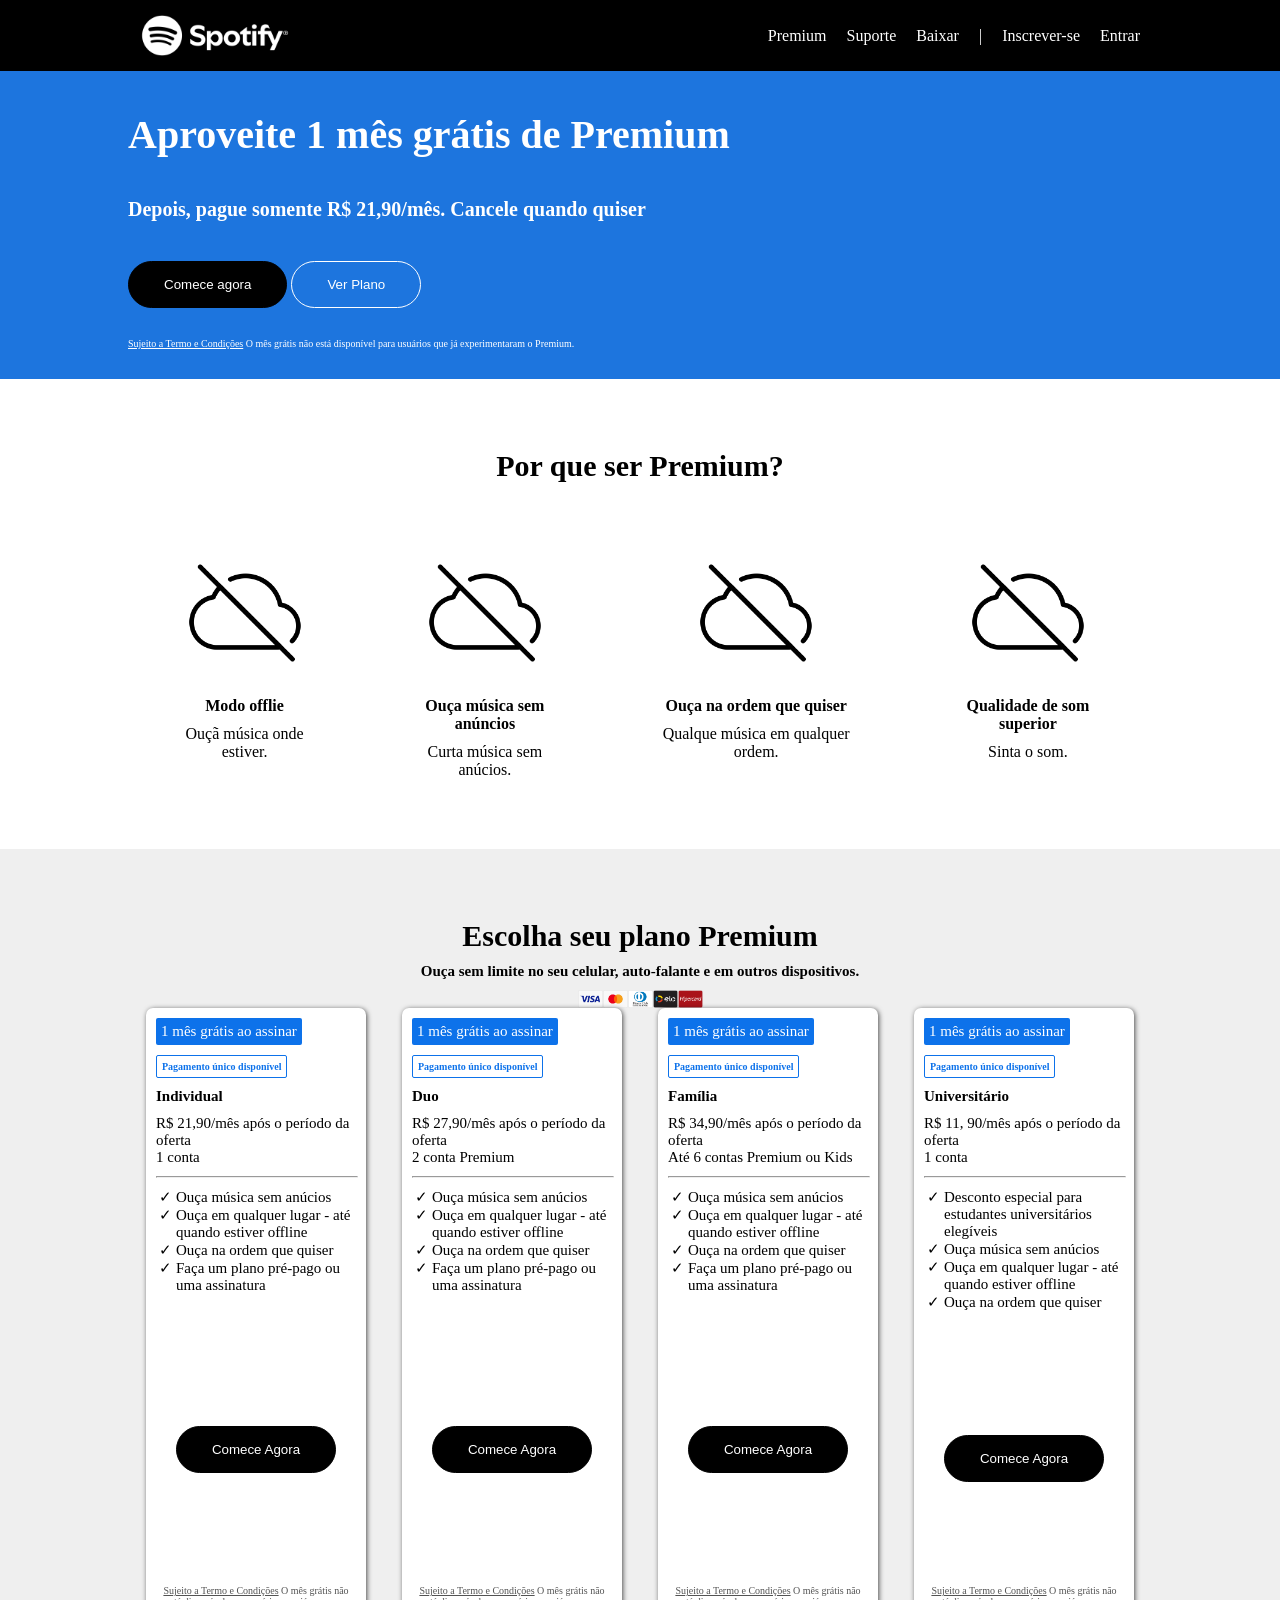
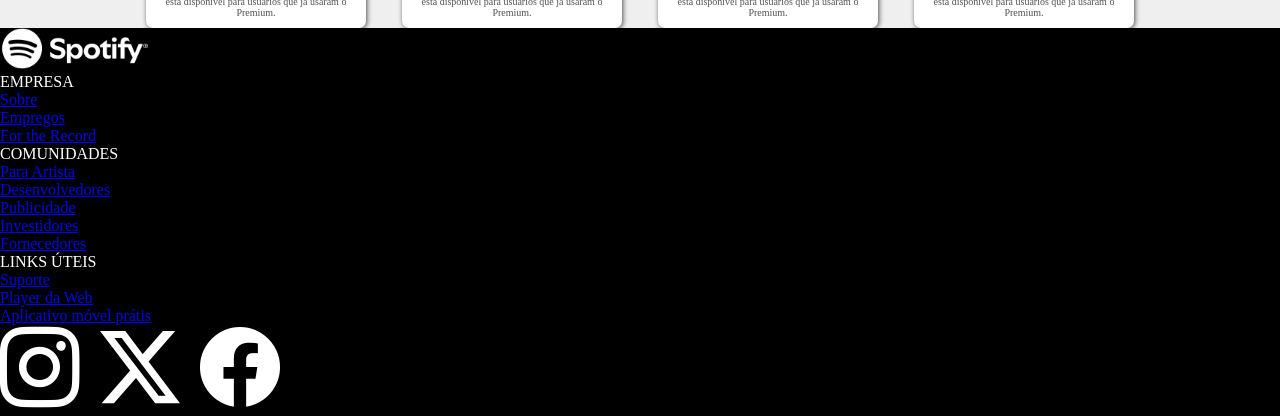
==== commit 179b84fb: "Estilização da section-close-plan" ====
--- a/01-spotify-page/index.html
+++ b/01-spotify-page/index.html
@@ -68,101 +68,103 @@
 
     </section>
 
-    <section style="background-color: #efefef;">
-        <h2>Escolha seu plano Premium</h2>
-        <p>Ouça sem limite no seu celular, auto-falante e em outros dispositivos.</p>
-        <div>
-            <div>
+    <section class="section-chose-plan">
+        <div>
+            <h2>Escolha seu plano Premium</h2>
+            <h3>Ouça sem limite no seu celular, auto-falante e em outros dispositivos.</h3>
+
+            <div class="credit-cards">
+
                 <img src="img/visa.png" alt="">
-            </div>
-            <div>
+
+
                 <img src="img/mastercard.png" alt="">
-            </div>
-            <div>
+
+
                 <img src="img/diners.png" alt="">
-            </div>
-            <div>
+
+
                 <img src="img/elo.png" alt="">
-            </div>
-            <div>
+
+
                 <img src="img/hiper.png" alt="">
             </div>
-        </div>
-
-        <section>
-            <div>
-                <p>1 mês grátis ao assinar</p>
-                <p>Pagamento único disponível</p>
-                <h3>Individual</h3>
-                <p>R$ 21,90/mês após o período da oferta</p>
-                <p>1 conta</p>
-                <hr>
-                <ul>
-                    <li>Ouça música sem anúcios</li>
-                    <li>Ouça em qualquer lugar - até quando estiver offline</li>
-                    <li>Ouça na ordem que quiser</li>
-                    <li>Faça um plano pré-pago ou uma assinatura</li>
-                </ul>
-                <button>Comece Agora</button>
-                <p><a href="#">Sujeito a Termo e Condições</a> O mês grátis não está disponível para usuários que já
-                    usaram o Premium.</p>
-            </div>
-
-            <div>
-                <p>1 mês grátis ao assinar</p>
-                <p>Pagamento único disponível</p>
-                <h3>Duo</h3>
-                <p>R$ 27,90/mês após o período da oferta</p>
-                <p>2 conta Premium</p>
-                <hr>
-                <ul>
-                    <li>Ouça música sem anúcios</li>
-                    <li>Ouça em qualquer lugar - até quando estiver offline</li>
-                    <li>Ouça na ordem que quiser</li>
-                    <li>Faça um plano pré-pago ou uma assinatura</li>
-                </ul>
-                <button>Comece Agora</button>
-                <p><a href="#">Sujeito a Termo e Condições</a> O mês grátis não está disponível para usuários que já
-                    usaram o Premium.</p>
-            </div>
-
-            <div>
-                <p>1 mês grátis ao assinar</p>
-                <p>Pagamento único disponível</p>
-                <h3>Família</h3>
-                <p>R$ 34,90/mês após o período da oferta</p>
-                <p>Até 6 contas Premium ou Kids</p>
-                <hr>
-                <ul>
-                    <li>Ouça música sem anúcios</li>
-                    <li>Ouça em qualquer lugar - até quando estiver offline</li>
-                    <li>Ouça na ordem que quiser</li>
-                    <li>Faça um plano pré-pago ou uma assinatura</li>
-                </ul>
-                <button>Comece Agora</button>
-                <p><a href="#">Sujeito a Termo e Condições</a> O mês grátis não está disponível para usuários que já
-                    usaram o Premium.</p>
-            </div>
-
-            <div>
-                <p>1 mês grátis ao assinar</p>
-                <p>Pagamento único disponível</p>
-                <h3>Universitário</h3>
-                <p>R$ 11, 90/mês após o período da oferta</p>
-                <p>1 conta</p>
-                <hr>
-                <ul>
-                    <li>Desconto especial para estudantes universitários elegíveis</li>
-                    <li>Ouça música sem anúcios</li>
-                    <li>Ouça em qualquer lugar - até quando estiver offline</li>
-                    <li>Ouça na ordem que quiser</li>
-
-                </ul>
-                <button>Comece Agora</button>
-                <p><a href="#">Sujeito a Termo e Condições</a> O mês grátis não está disponível para usuários que já
-                    usaram o Premium.</p>
-            </div>
-        </section>
+
+            <section class="section-plan">
+                <div class="plan-style">
+                    <p class="free-month">1 mês grátis ao assinar</p>
+                    <p class="unique-payment">Pagamento único disponível</p>
+                    <h3>Individual</h3>
+                    <p class="price">R$ 21,90/mês após o período da oferta</p>
+                    <p>1 conta</p>
+                    <hr>
+                    <ul>
+                        <li>Ouça música sem anúcios</li>
+                        <li>Ouça em qualquer lugar - até quando estiver offline</li>
+                        <li>Ouça na ordem que quiser</li>
+                        <li>Faça um plano pré-pago ou uma assinatura</li>
+                    </ul>
+                    <button class="btn-comece-agora">Comece Agora</button>
+                    <p class="conditions"><a href="#">Sujeito a Termo e Condições</a> O mês grátis não está disponível para usuários que já
+                        usaram o Premium.</p>
+                </div>
+
+                <div class="plan-style">
+                    <p class="free-month">1 mês grátis ao assinar</p>
+                    <p class="unique-payment">Pagamento único disponível</p>
+                    <h3>Duo</h3>
+                    <p class="price">R$ 27,90/mês após o período da oferta</p>
+                    <p>2 conta Premium</p>
+                    <hr>
+                    <ul>
+                        <li>Ouça música sem anúcios</li>
+                        <li>Ouça em qualquer lugar - até quando estiver offline</li>
+                        <li>Ouça na ordem que quiser</li>
+                        <li>Faça um plano pré-pago ou uma assinatura</li>
+                    </ul>
+                    <button class="btn-comece-agora">Comece Agora</button>
+                    <p class="conditions"><a href="#">Sujeito a Termo e Condições</a> O mês grátis não está disponível para usuários que já
+                        usaram o Premium.</p>
+                </div>
+
+                <div class="plan-style">
+                    <p class="free-month">1 mês grátis ao assinar</p>
+                    <p class="unique-payment">Pagamento único disponível</p>
+                    <h3>Família</h3>
+                    <p class="price">R$ 34,90/mês após o período da oferta</p>
+                    <p>Até 6 contas Premium ou Kids</p>
+                    <hr>
+                    <ul>
+                        <li>Ouça música sem anúcios</li>
+                        <li>Ouça em qualquer lugar - até quando estiver offline</li>
+                        <li>Ouça na ordem que quiser</li>
+                        <li>Faça um plano pré-pago ou uma assinatura</li>
+                    </ul>
+                    <button class="btn-comece-agora">Comece Agora</button>
+                    <p class="conditions"><a href="#">Sujeito a Termo e Condições</a> O mês grátis não está disponível para usuários que já
+                        usaram o Premium.</p>
+                </div>
+
+                <div class="plan-style">
+                    <p class="free-month">1 mês grátis ao assinar</p>
+                    <p class="unique-payment">Pagamento único disponível</p>
+                    <h3>Universitário</h3>
+                    <p class="price">R$ 11, 90/mês após o período da oferta</p>
+                    <p>1 conta</p>
+                    <hr>
+                    <ul>
+                        <li>Desconto especial para estudantes universitários elegíveis</li>
+                        <li>Ouça música sem anúcios</li>
+                        <li>Ouça em qualquer lugar - até quando estiver offline</li>
+                        <li>Ouça na ordem que quiser</li>
+
+                    </ul>
+                    <button class="btn-comece-agora">Comece Agora</button>
+                    <p class="conditions"><a href="#">Sujeito a Termo e Condições</a> O mês grátis não está disponível para usuários que já
+                        usaram o Premium.</p>
+                </div>
+            </section>
+        </div>
     </section>
 
     <footer style="background-color: #000;">
--- a/01-spotify-page/style.css
+++ b/01-spotify-page/style.css
@@ -115,3 +115,103 @@
     padding-bottom: 10px;
 }
 
+.section-chose-plan {
+    background-color: #efefef;
+    
+}
+
+.section-chose-plan div {
+    width: 80%;
+    margin: auto;
+    text-align: center;
+}
+
+.section-chose-plan h2 {
+    font-size: 30px;
+    padding-top: 70px;
+}
+
+.section-chose-plan h3 {
+    font-size: 15px;
+    padding: 10px 0;
+
+}
+
+.credit-cards {
+    display: flex;
+    justify-content: center;
+}
+
+.credit-cards img {
+    width: 25px;
+}
+
+.section-plan {
+    display: flex;
+}
+
+.plan-style {
+    background-color: #fff;
+    box-shadow: 1px 1px 5px rgba(0, 0, 0, 0.678);
+    border-radius: 7px;
+    padding: 10px;
+    display: flex;
+    flex-direction: column;
+    align-items: flex-start;
+    height: 600px;
+    max-width: 200px;
+    font-size: 15px;
+}
+
+.free-month {
+    background-color: rgb(13, 114, 234);
+    color: #fff;
+    border-radius: 2px;
+    padding: 5px;
+}
+
+.unique-payment {
+    color: rgb(13, 114, 234);
+    border: 1px solid rgb(13, 114, 234);
+    border-radius: 2px;
+    padding: 5px;
+    margin-top: 10px;
+    font-size: 10px;
+    font-weight: 900;
+}
+
+.price {
+    text-align: left;
+}
+
+.plan-style hr {
+    width: 100%;
+    margin: 10PX 0;
+}
+
+.plan-style ul {
+    text-align: left;
+    padding-left: 20px;
+    font-size: 15px;
+    margin-bottom: 20px;
+    list-style-type: '✓ ';
+}
+
+.btn-comece-agora {
+    background-color: #000;
+    color: #fff;
+    padding: 15px 35px;
+    border-radius: 100px;
+    border: 1px solid #000;
+    cursor: pointer;
+    margin: auto;
+}
+
+.conditions, .conditions a {
+    color: rgb(83, 83, 83);
+    font-size: 10px;
+}
+
+
+
+
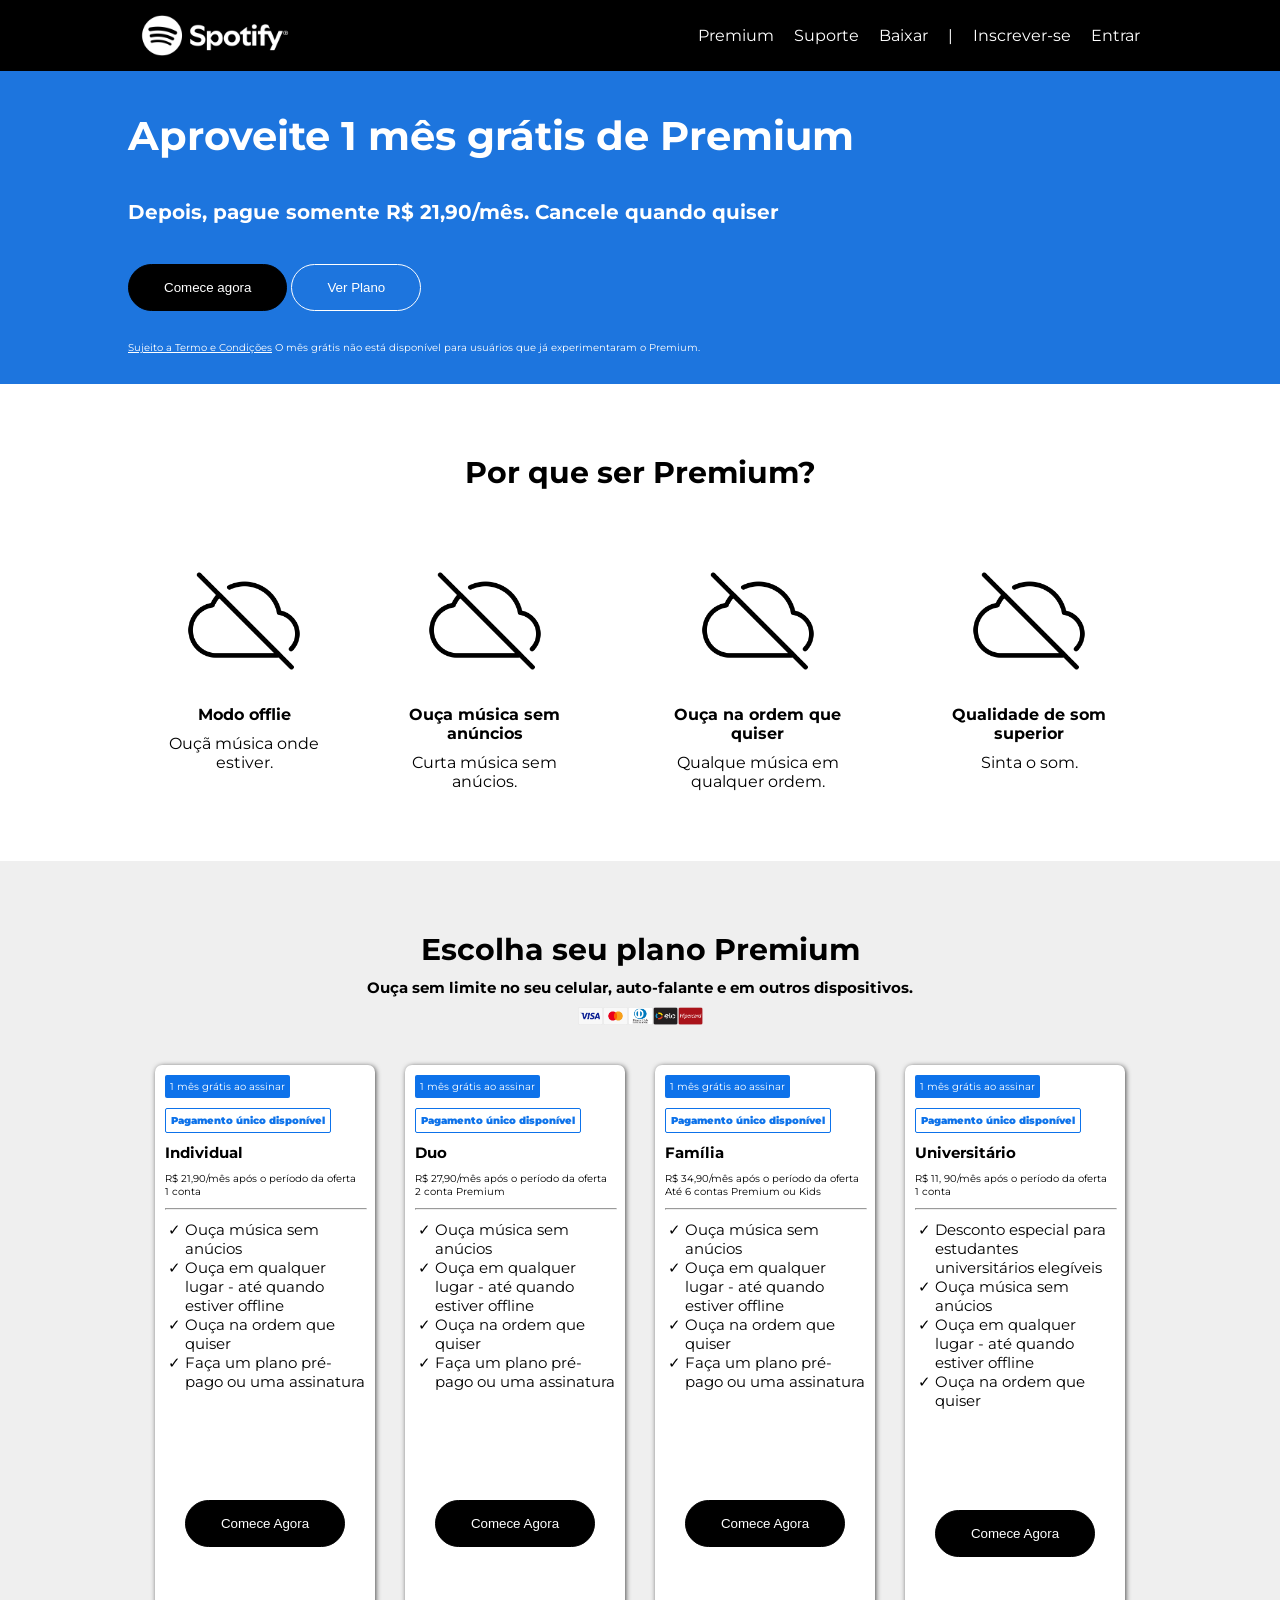
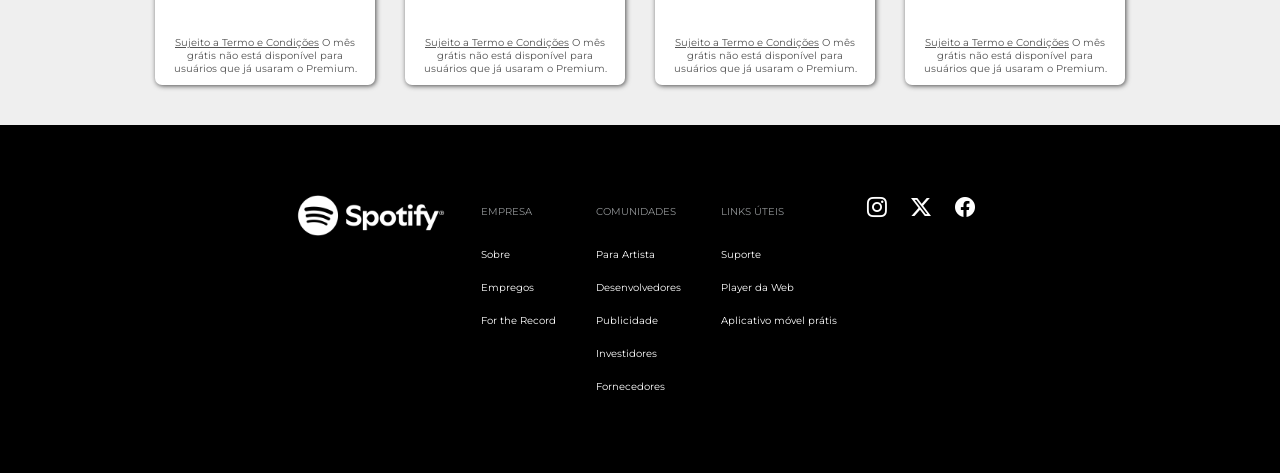
==== commit 7d935cc9: "CSS footer" ====
--- a/01-spotify-page/index.html
+++ b/01-spotify-page/index.html
@@ -167,13 +167,13 @@
         </div>
     </section>
 
-    <footer style="background-color: #000;">
-        <div>
-            <img src="img/logo-spotify.png" alt="" width="150">
-        </div>
-
-        <div>
-            <ul style="color: #fff;">
+    <footer>
+        <div>
+            <img src="img/logo-spotify.png" alt="">
+        </div>
+
+        <div>
+            <ul>
                 <li>EMPRESA</li>
                 <li><a href="#">Sobre</a></li>
                 <li><a href="#">Empregos</a></li>
@@ -182,7 +182,7 @@
         </div>
 
         <div>
-            <ul style="color: #fff;">
+            <ul>
                 <li>COMUNIDADES</li>
                 <li><a href="#">Para Artista</a></li>
                 <li><a href="#">Desenvolvedores</a></li>
@@ -193,7 +193,7 @@
         </div>
 
         <div>
-            <ul style="color: #fff;">
+            <ul>
                 <li>LINKS ÚTEIS</li>
                 <li><a href="#">Suporte</a></li>
                 <li><a href="#">Player da Web</a></li>
@@ -201,7 +201,7 @@
             </ul>
         </div>
 
-        <div style="color: #fff; font-size: 80px;">
+        <div>
             <i class="bi bi-instagram"></i>
             <i class="bi bi-twitter-x"></i>
             <i class="bi bi-facebook"></i>
--- a/01-spotify-page/style.css
+++ b/01-spotify-page/style.css
@@ -1,10 +1,19 @@
 @charset "UTF-8";
+
+@import url('https://fonts.googleapis.com/css2?family=Montserrat:ital,wght@0,100..900;1,100..900&display=swap');
 
 * {
     margin: 0;
     padding: 0;
 }
 
+body {
+    font-family: "Montserrat", sans-serif;
+    font-optical-sizing: auto;
+    font-weight: weight;
+    font-style: normal;
+}
+
 header {
     background-color: #000;
     padding: 15px;
@@ -29,6 +38,11 @@
     list-style-type: none;
     display: flex;
     align-items: center;
+}
+
+.menu li:hover {
+    color: #1ed760;
+    cursor: pointer;
 }
 
 .menu li {
@@ -66,6 +80,10 @@
     cursor: pointer;
 }
 
+#btn-comece-agora:hover {
+    padding: 20px 40px;
+}
+
 #btn-ver-plano {
     background-color: rgb(29, 117, 222);
     border: 1px solid #fff;
@@ -148,6 +166,9 @@
 
 .section-plan {
     display: flex;
+    height: 700px;
+    max-width: 1000px;
+    margin: auto;
 }
 
 .plan-style {
@@ -160,7 +181,7 @@
     align-items: flex-start;
     height: 600px;
     max-width: 200px;
-    font-size: 15px;
+    font-size: 10px;
 }
 
 .free-month {
@@ -212,6 +233,42 @@
     font-size: 10px;
 }
 
-
-
-
+footer {
+    background-color: #000;
+    display: flex;
+    justify-content: center;
+    padding: 70px 10%;
+}
+
+footer div ul {
+    color: #919496;
+    list-style-type: none;
+}
+
+footer a {
+    color: #fff;
+    text-decoration: none;
+}
+
+footer li:nth-child(1) {
+    padding-bottom: 20px;
+}
+
+footer li {
+    padding: 10px 20px;
+    font-size: 10px;
+}
+
+footer img {
+    width: 150px;
+    padding-right: 15px;
+}
+
+footer i {
+    color: #fff;
+    font-size: 20px;
+    padding: 0 10px;
+}
+
+
+
